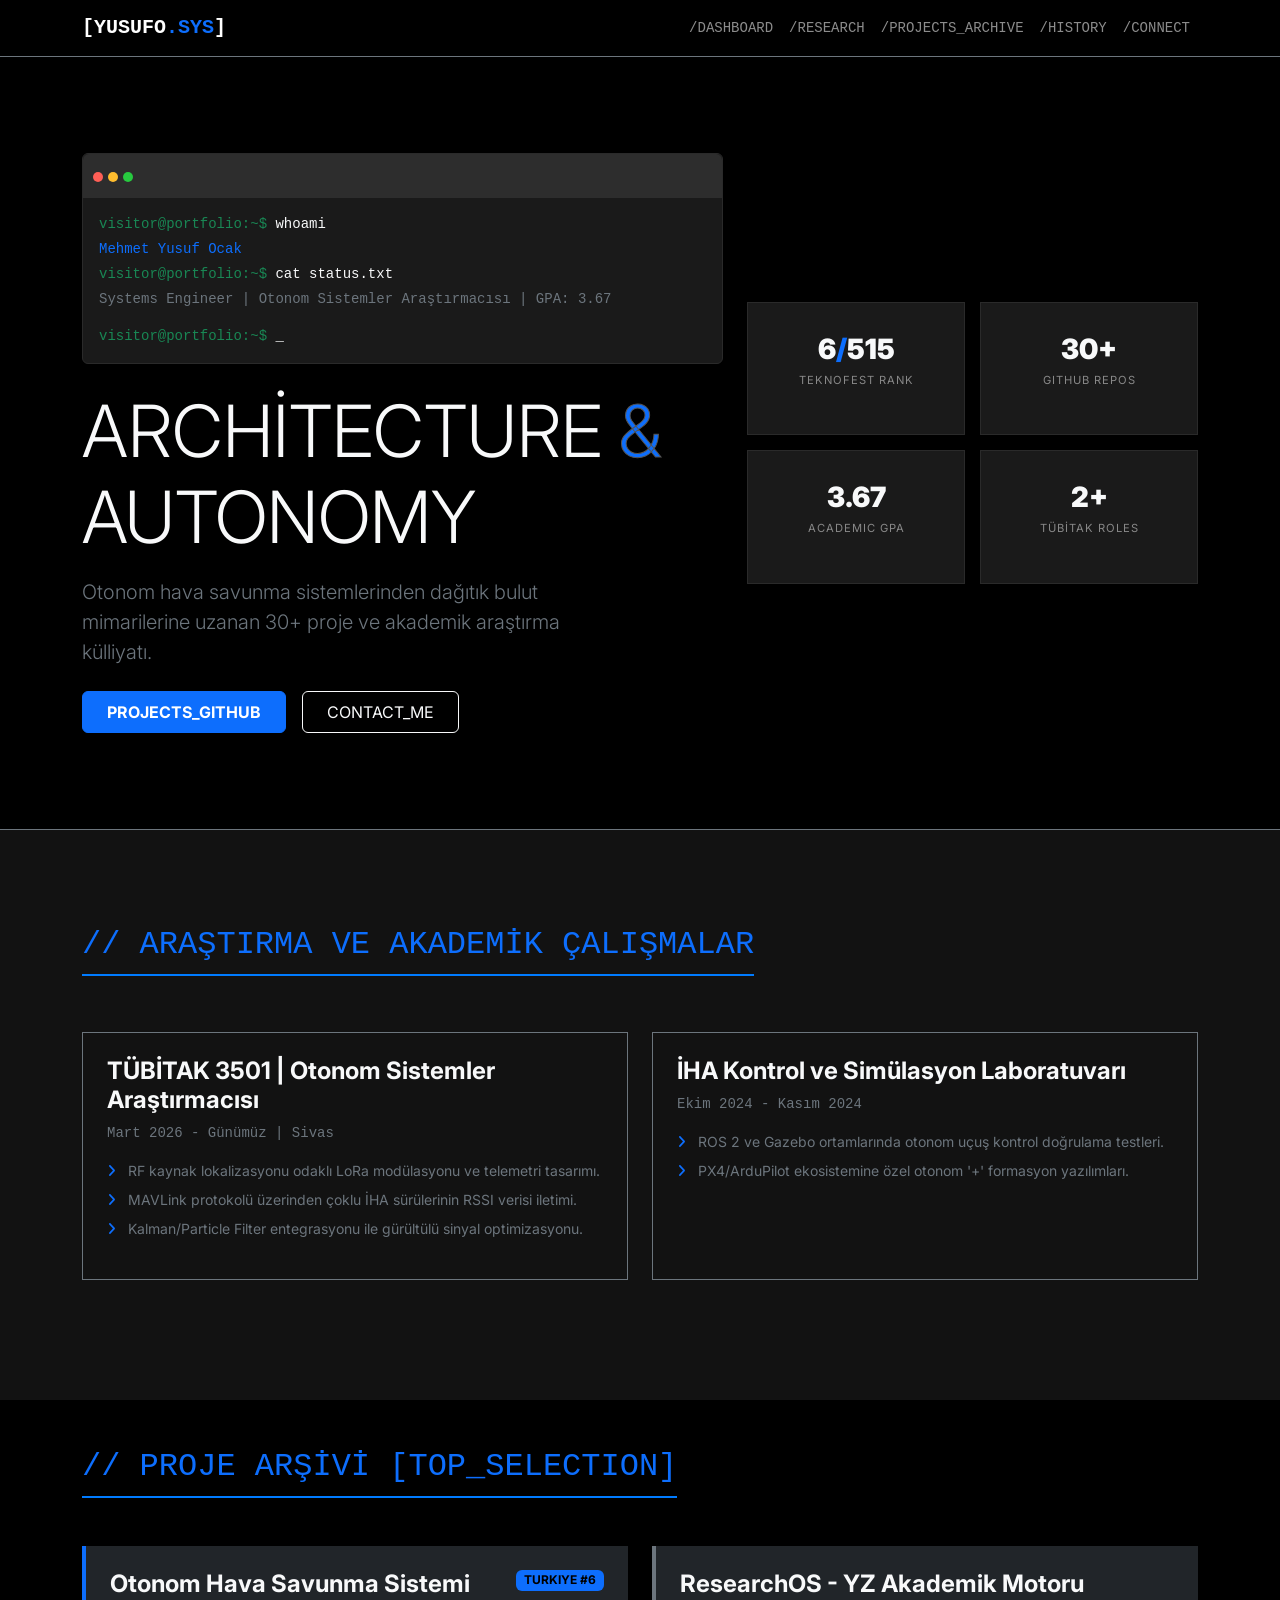
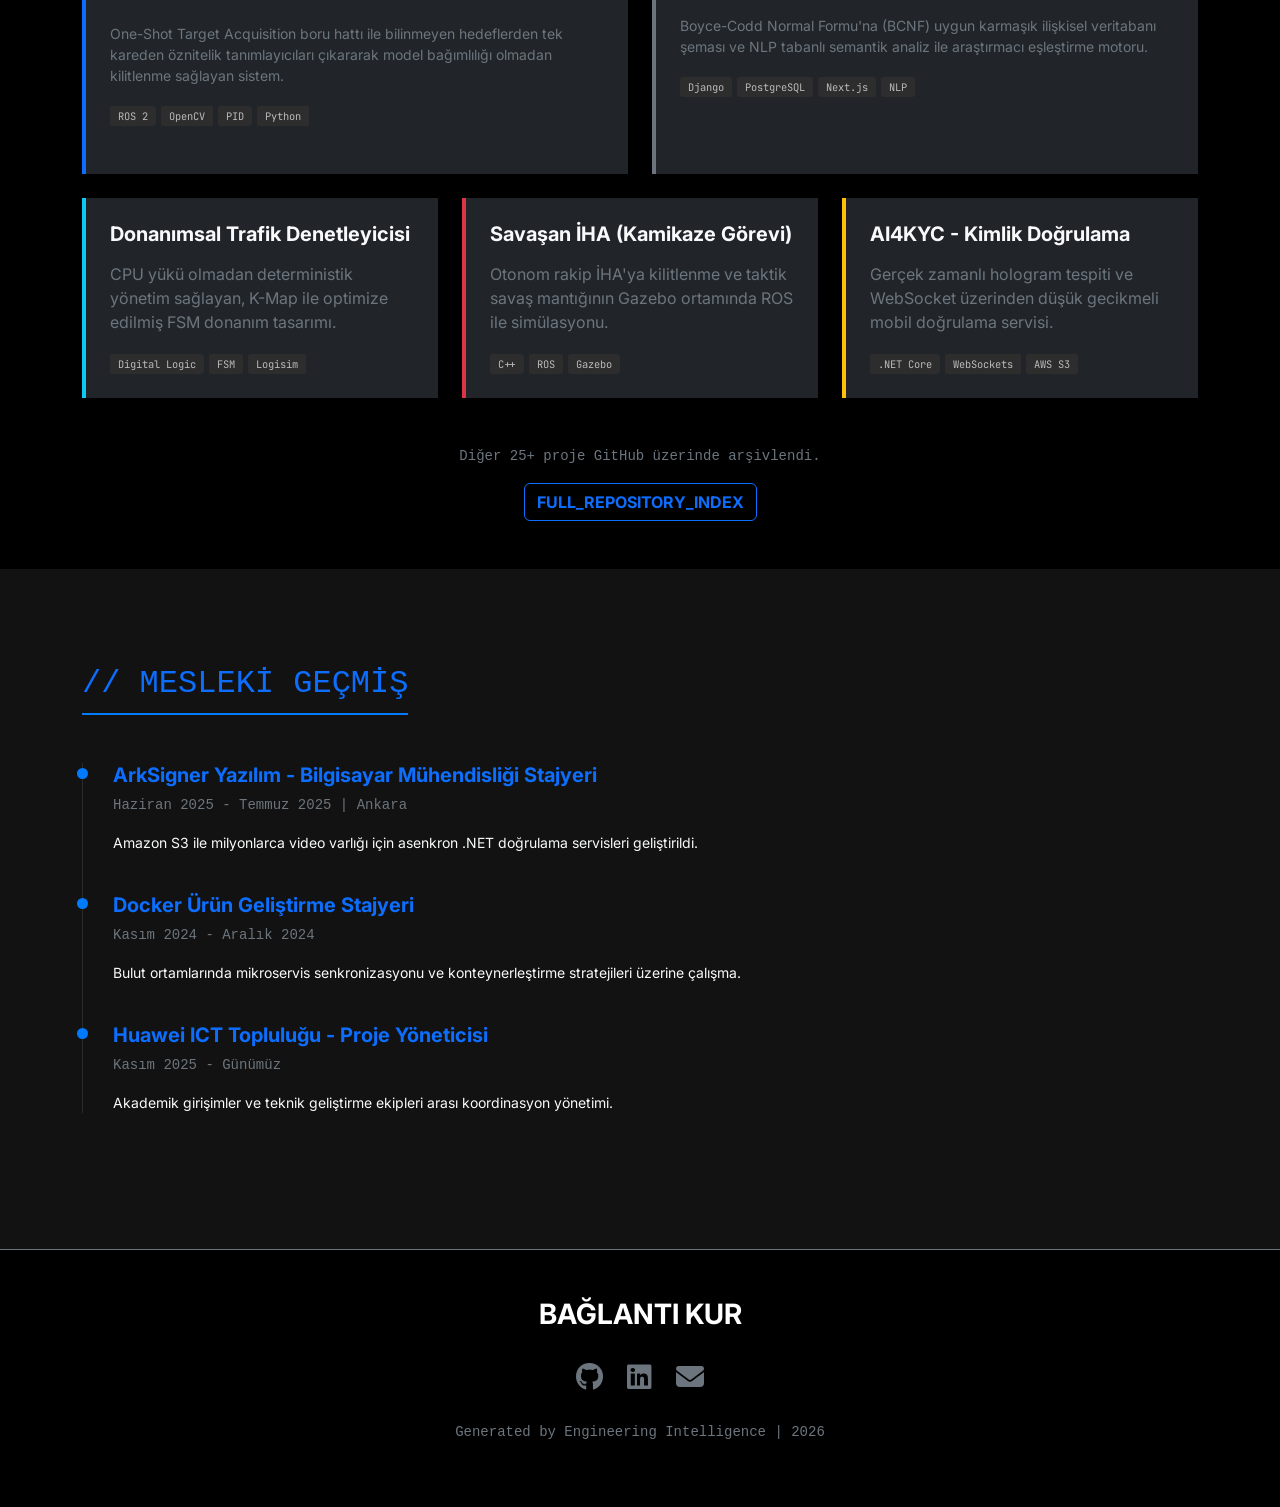
==== index.html @ 132b212d "ilk düzgün" ====
<!DOCTYPE html>
<html lang="tr">
<head>
    <meta charset="UTF-8">
    <meta name="viewport" content="width=device-width, initial-scale=1.0">
    <title>Mehmet Yusuf Ocak | Senior Systems Engineer & Researcher</title>
    <link href="https://cdn.jsdelivr.net/npm/bootstrap@5.3.0/dist/css/bootstrap.min.css" rel="stylesheet">
    <link rel="stylesheet" href="https://cdnjs.cloudflare.com/ajax/libs/font-awesome/6.4.0/css/all.min.css">
    <link rel="stylesheet" href="https://cdnjs.cloudflare.com/ajax/libs/animate.css/4.1.1/animate.min.css"/>
    <link rel="stylesheet" href="style.css">
</head>
<body class="bg-black text-light">

<nav class="navbar navbar-expand-lg navbar-dark border-bottom border-secondary sticky-top bg-black-transparent blur">
    <div class="container">
        <a class="navbar-brand fw-bold font-monospace" href="#">[YUSUFO<span class="text-primary">.SYS</span>]</a>
        <button class="navbar-toggler" type="button" data-bs-toggle="collapse" data-bs-target="#navbarNav">
            <span class="navbar-toggler-icon"></span>
        </button>
        <div class="collapse navbar-collapse" id="navbarNav">
            <ul class="navbar-nav ms-auto font-monospace small">
                <li class="nav-item"><a class="nav-link" href="#dashboard">/DASHBOARD</a></li>
                <li class="nav-item"><a class="nav-link" href="#research">/RESEARCH</a></li>
                <li class="nav-item"><a class="nav-link" href="#projects">/PROJECTS_ARCHIVE</a></li>
                <li class="nav-item"><a class="nav-link" href="#experience">/HISTORY</a></li>
                <li class="nav-item"><a class="nav-link" href="#contact">/CONNECT</a></li>
            </ul>
        </div>
    </div>
</nav>

<section class="hero-terminal py-5 border-bottom border-secondary">
    <div class="container py-5">
        <div class="row align-items-center">
            <div class="col-lg-7 animate__animated animate__fadeInLeft">
                <div class="terminal-window mb-4">
                    <div class="terminal-header"><span class="dot red"></span><span class="dot yellow"></span><span class="dot green"></span></div>
                    <div class="terminal-body font-monospace p-3 small">
                        <p class="mb-1"><span class="text-success">visitor@portfolio:~$</span> whoami</p>
                        <p class="text-primary mb-1">Mehmet Yusuf Ocak</p>
                        <p class="mb-1"><span class="text-success">visitor@portfolio:~$</span> cat status.txt</p>
                        <p class="text-secondary">Systems Engineer | Otonom Sistemler Araştırmacısı | GPA: 3.67</p>
                        <p class="mb-0"><span class="text-success">visitor@portfolio:~$</span> <span class="cursor">_</span></p>
                    </div>
                </div>
                <h1 class="display-2 fw-black mb-3 text-uppercase">Architecture <span class="text-outline text-primary">&</span> Autonomy</h1>
                <p class="lead text-secondary mb-4 col-md-10">Otonom hava savunma sistemlerinden dağıtık bulut mimarilerine uzanan 30+ proje ve akademik araştırma külliyatı.</p>
                <div class="d-flex gap-3">
                    <a href="https://github.com/YusufOck" target="_blank" class="btn btn-primary px-4 py-2 fw-bold">PROJECTS_GITHUB</a>
                    <a href="mailto:yusuf.ock2611@gmail.com" class="btn btn-outline-light px-4 py-2">CONTACT_ME</a>
                </div>
            </div>
            <div class="col-lg-5 d-none d-lg-block animate__animated animate__fadeInRight">
                <div class="metric-grid">
                    <div class="metric-card"><h3>6<span class="text-primary">/</span>515</h3><p>TEKNOFEST RANK</p></div>
                    <div class="metric-card"><h3>30+</h3><p>GITHUB REPOS</p></div>
                    <div class="metric-card"><h3>3.67</h3><p>ACADEMIC GPA</p></div>
                    <div class="metric-card"><h3>2+</h3><p>TÜBİTAK ROLES</p></div>
                </div>
            </div>
        </div>
    </div>
</section>

<section id="research" class="py-5 bg-darker">
    <div class="container py-5">
        <div class="row">
            <div class="col-12 mb-5">
                <h2 class="section-heading font-monospace text-primary">// ARAŞTIRMA VE AKADEMİK ÇALIŞMALAR</h2>
            </div>
            <div class="col-md-6 mb-4">
                <div class="research-box p-4 border border-secondary h-100 position-relative overflow-hidden">
                    <div class="accent-line"></div>
                    <h4 class="fw-bold mb-2">TÜBİTAK 3501 | Otonom Sistemler Araştırmacısı</h4>
                    <p class="text-secondary small font-monospace mb-3">Mart 2026 - Günümüz | Sivas</p>
                    <ul class="list-unstyled text-secondary small">
                        <li class="mb-2"><i class="fas fa-angle-right text-primary me-2"></i> RF kaynak lokalizasyonu odaklı LoRa modülasyonu ve telemetri tasarımı.</li>
                        <li class="mb-2"><i class="fas fa-angle-right text-primary me-2"></i> MAVLink protokolü üzerinden çoklu İHA sürülerinin RSSI verisi iletimi.</li>
                        <li><i class="fas fa-angle-right text-primary me-2"></i> Kalman/Particle Filter entegrasyonu ile gürültülü sinyal optimizasyonu.</li>
                    </ul>
                </div>
            </div>
            <div class="col-md-6 mb-4">
                <div class="research-box p-4 border border-secondary h-100">
                    <h4 class="fw-bold mb-2">İHA Kontrol ve Simülasyon Laboratuvarı</h4>
                    <p class="text-secondary small font-monospace mb-3">Ekim 2024 - Kasım 2024</p>
                    <ul class="list-unstyled text-secondary small">
                        <li class="mb-2"><i class="fas fa-angle-right text-primary me-2"></i> ROS 2 ve Gazebo ortamlarında otonom uçuş kontrol doğrulama testleri.</li>
                        <li class="mb-2"><i class="fas fa-angle-right text-primary me-2"></i> PX4/ArduPilot ekosistemine özel otonom '+' formasyon yazılımları.</li>
                    </ul>
                </div>
            </div>
        </div>
    </div>
</section>

<section id="projects" class="py-5">
    <div class="container">
        <h2 class="section-heading font-monospace text-primary mb-5">// PROJE ARŞİVİ [TOP_SELECTION]</h2>
        <div class="row g-4">
            <div class="col-lg-6">
                <div class="project-item p-4 bg-dark h-100 border-start border-primary border-4">
                    <div class="d-flex justify-content-between align-items-start mb-3">
                        <h3 class="h4 fw-bold">Otonom Hava Savunma Sistemi</h3>
                        <span class="badge bg-primary text-black fw-bold">TURKIYE #6</span>
                    </div>
                    <p class="text-secondary small mb-3">One-Shot Target Acquisition boru hattı ile bilinmeyen hedeflerden tek kareden öznitelik tanımlayıcıları çıkararak model bağımlılığı olmadan kilitlenme sağlayan sistem.</p>
                    <div class="tech-stack mb-4">
                        <span class="tech-tag">ROS 2</span><span class="tech-tag">OpenCV</span><span class="tech-tag">PID</span><span class="tech-tag">Python</span>
                    </div>
                </div>
            </div>
            <div class="col-lg-6">
                <div class="project-item p-4 bg-dark h-100 border-start border-secondary border-4">
                    <h3 class="h4 fw-bold mb-3">ResearchOS - YZ Akademik Motoru</h3>
                    <p class="text-secondary small mb-3">Boyce-Codd Normal Formu'na (BCNF) uygun karmaşık ilişkisel veritabanı şeması ve NLP tabanlı semantik analiz ile araştırmacı eşleştirme motoru.</p>
                    <div class="tech-stack mb-4">
                        <span class="tech-tag">Django</span><span class="tech-tag">PostgreSQL</span><span class="tech-tag">Next.js</span><span class="tech-tag">NLP</span>
                    </div>
                </div>
            </div>
            <div class="col-lg-4">
                <div class="project-item p-4 bg-dark h-100 border-start border-info border-4">
                    <h5 class="fw-bold mb-3">Donanımsal Trafik Denetleyicisi</h5>
                    <p class="text-secondary smaller mb-3">CPU yükü olmadan deterministik yönetim sağlayan, K-Map ile optimize edilmiş FSM donanım tasarımı.</p>
                    <div class="tech-stack">
                        <span class="tech-tag">Digital Logic</span><span class="tech-tag">FSM</span><span class="tech-tag">Logisim</span>
                    </div>
                </div>
            </div>
            <div class="col-lg-4">
                <div class="project-item p-4 bg-dark h-100 border-start border-danger border-4">
                    <h5 class="fw-bold mb-3">Savaşan İHA (Kamikaze Görevi)</h5>
                    <p class="text-secondary smaller mb-3">Otonom rakip İHA'ya kilitlenme ve taktik savaş mantığının Gazebo ortamında ROS ile simülasyonu.</p>
                    <div class="tech-stack">
                        <span class="tech-tag">C++</span><span class="tech-tag">ROS</span><span class="tech-tag">Gazebo</span>
                    </div>
                </div>
            </div>
            <div class="col-lg-4">
                <div class="project-item p-4 bg-dark h-100 border-start border-warning border-4">
                    <h5 class="fw-bold mb-3">AI4KYC - Kimlik Doğrulama</h5>
                    <p class="text-secondary smaller mb-3">Gerçek zamanlı hologram tespiti ve WebSocket üzerinden düşük gecikmeli mobil doğrulama servisi.</p>
                    <div class="tech-stack">
                        <span class="tech-tag">.NET Core</span><span class="tech-tag">WebSockets</span><span class="tech-tag">AWS S3</span>
                    </div>
                </div>
            </div>
        </div>
        <div class="text-center mt-5">
            <p class="text-secondary small font-monospace">Diğer 25+ proje GitHub üzerinde arşivlendi.</p>
            <a href="https://github.com/YusufOck?tab=repositories" target="_blank" class="btn btn-outline-primary fw-bold">FULL_REPOSITORY_INDEX</a>
        </div>
    </div>
</section>

<section id="experience" class="py-5 bg-darker">
    <div class="container py-5">
        <h2 class="section-heading font-monospace text-primary mb-5">// MESLEKİ GEÇMİŞ</h2>
        <div class="timeline">
            <div class="timeline-item">
                <div class="timeline-content">
                    <h5 class="text-primary fw-bold">ArkSigner Yazılım - Bilgisayar Mühendisliği Stajyeri</h5>
                    <p class="small text-secondary font-monospace">Haziran 2025 - Temmuz 2025 | Ankara</p>
                    <p class="small">Amazon S3 ile milyonlarca video varlığı için asenkron .NET doğrulama servisleri geliştirildi.</p>
                </div>
            </div>
            <div class="timeline-item">
                <div class="timeline-content">
                    <h5 class="text-primary fw-bold">Docker Ürün Geliştirme Stajyeri</h5>
                    <p class="small text-secondary font-monospace">Kasım 2024 - Aralık 2024</p>
                    <p class="small">Bulut ortamlarında mikroservis senkronizasyonu ve konteynerleştirme stratejileri üzerine çalışma.</p>
                </div>
            </div>
            <div class="timeline-item">
                <div class="timeline-content">
                    <h5 class="text-primary fw-bold">Huawei ICT Topluluğu - Proje Yöneticisi</h5>
                    <p class="small text-secondary font-monospace">Kasım 2025 - Günümüz</p>
                    <p class="small">Akademik girişimler ve teknik geliştirme ekipleri arası koordinasyon yönetimi.</p>
                </div>
            </div>
        </div>
    </div>
</section>

<footer id="contact" class="py-5 border-top border-secondary bg-black">
    <div class="container text-center">
        <h3 class="fw-bold text-white mb-4">BAĞLANTI KUR</h3>
        <div class="d-flex justify-content-center gap-4 fs-3 mb-4">
            <a href="https://github.com/YusufOck" class="text-secondary hover-primary"><i class="fab fa-github"></i></a>
            <a href="https://linkedin.com/in/yusufock" class="text-secondary hover-primary"><i class="fab fa-linkedin"></i></a>
            <a href="mailto:yusuf.ock2611@gmail.com" class="text-secondary hover-primary"><i class="fas fa-envelope"></i></a>
        </div>
        <p class="text-secondary small font-monospace">Generated by Engineering Intelligence | 2026</p>
    </div>
</footer>

<script src="https://cdn.jsdelivr.net/npm/bootstrap@5.3.0/dist/js/bootstrap.bundle.min.js"></script>
</body>
</html>
---- style.css ----
@import url('https://fonts.googleapis.com/css2?family=Inter:wght@400;700;900&family=JetBrains+Mono:wght@400;700&display=swap');

:root {
    --primary: #007bff;
    --bg-dark: #121212;
    --bg-black: #080808;
    --border-color: #2a2a2a;
}

body {
    font-family: 'Inter', sans-serif;
    background-color: var(--bg-black);
    color: #e0e0e0;
    scroll-behavior: smooth;
}

.font-monospace { font-family: 'JetBrains Mono', monospace; }

.bg-darker { background-color: var(--bg-dark); }
.blur { backdrop-filter: blur(10px); -webkit-backdrop-filter: blur(10px); }

/* Hero Terminal */
.terminal-window {
    background: #1a1a1a;
    border-radius: 6px;
    border: 1px solid var(--border-color);
    box-shadow: 0 10px 30px rgba(0,0,0,0.5);
}
.terminal-header {
    background: #2d2d2d;
    padding: 10px;
    border-top-left-radius: 6px;
    border-top-right-radius: 6px;
}
.dot { height: 10px; width: 10px; border-radius: 50%; display: inline-block; margin-right: 5px; }
.red { background: #ff5f56; }
.yellow { background: #ffbd2e; }
.green { background: #27c93f; }

.cursor { animation: blink 1s infinite; }
@keyframes blink { 50% { opacity: 0; } }

/* Metric Cards */
.metric-grid {
    display: grid;
    grid-template-columns: repeat(2, 1fr);
    gap: 15px;
}
.metric-card {
    background: #1a1a1a;
    padding: 30px;
    text-align: center;
    border: 1px solid var(--border-color);
    transition: 0.3s;
}
.metric-card:hover { border-color: var(--primary); transform: translateY(-5px); }
.metric-card h3 { font-weight: 900; margin-bottom: 5px; }
.metric-card p { font-size: 0.7rem; color: #888; letter-spacing: 1px; }

/* Project Items */
.project-item {
    transition: 0.4s cubic-bezier(0.165, 0.84, 0.44, 1);
    cursor: pointer;
}
.project-item:hover {
    background: #1e1e1e !important;
    transform: scale(1.02);
    box-shadow: 0 15px 30px rgba(0,0,0,0.4);
}
.tech-tag {
    font-size: 0.65rem;
    font-family: 'JetBrains Mono';
    background: #2d2d2d;
    padding: 3px 8px;
    margin-right: 5px;
    border-radius: 3px;
    color: #bbb;
}

/* Timeline */
.timeline { position: relative; padding-left: 30px; border-left: 1px solid var(--border-color); }
.timeline-item { margin-bottom: 40px; position: relative; }
.timeline-item::before {
    content: '';
    position: absolute;
    left: -36px;
    top: 5px;
    width: 11px;
    height: 11px;
    background: var(--primary);
    border-radius: 50%;
}

.section-heading {
    display: inline-block;
    border-bottom: 2px solid var(--primary);
    padding-bottom: 10px;
}

.text-outline { -webkit-text-stroke: 1px #555; color: transparent; }
.hover-primary:hover { color: var(--primary) !important; transition: 0.3s; }
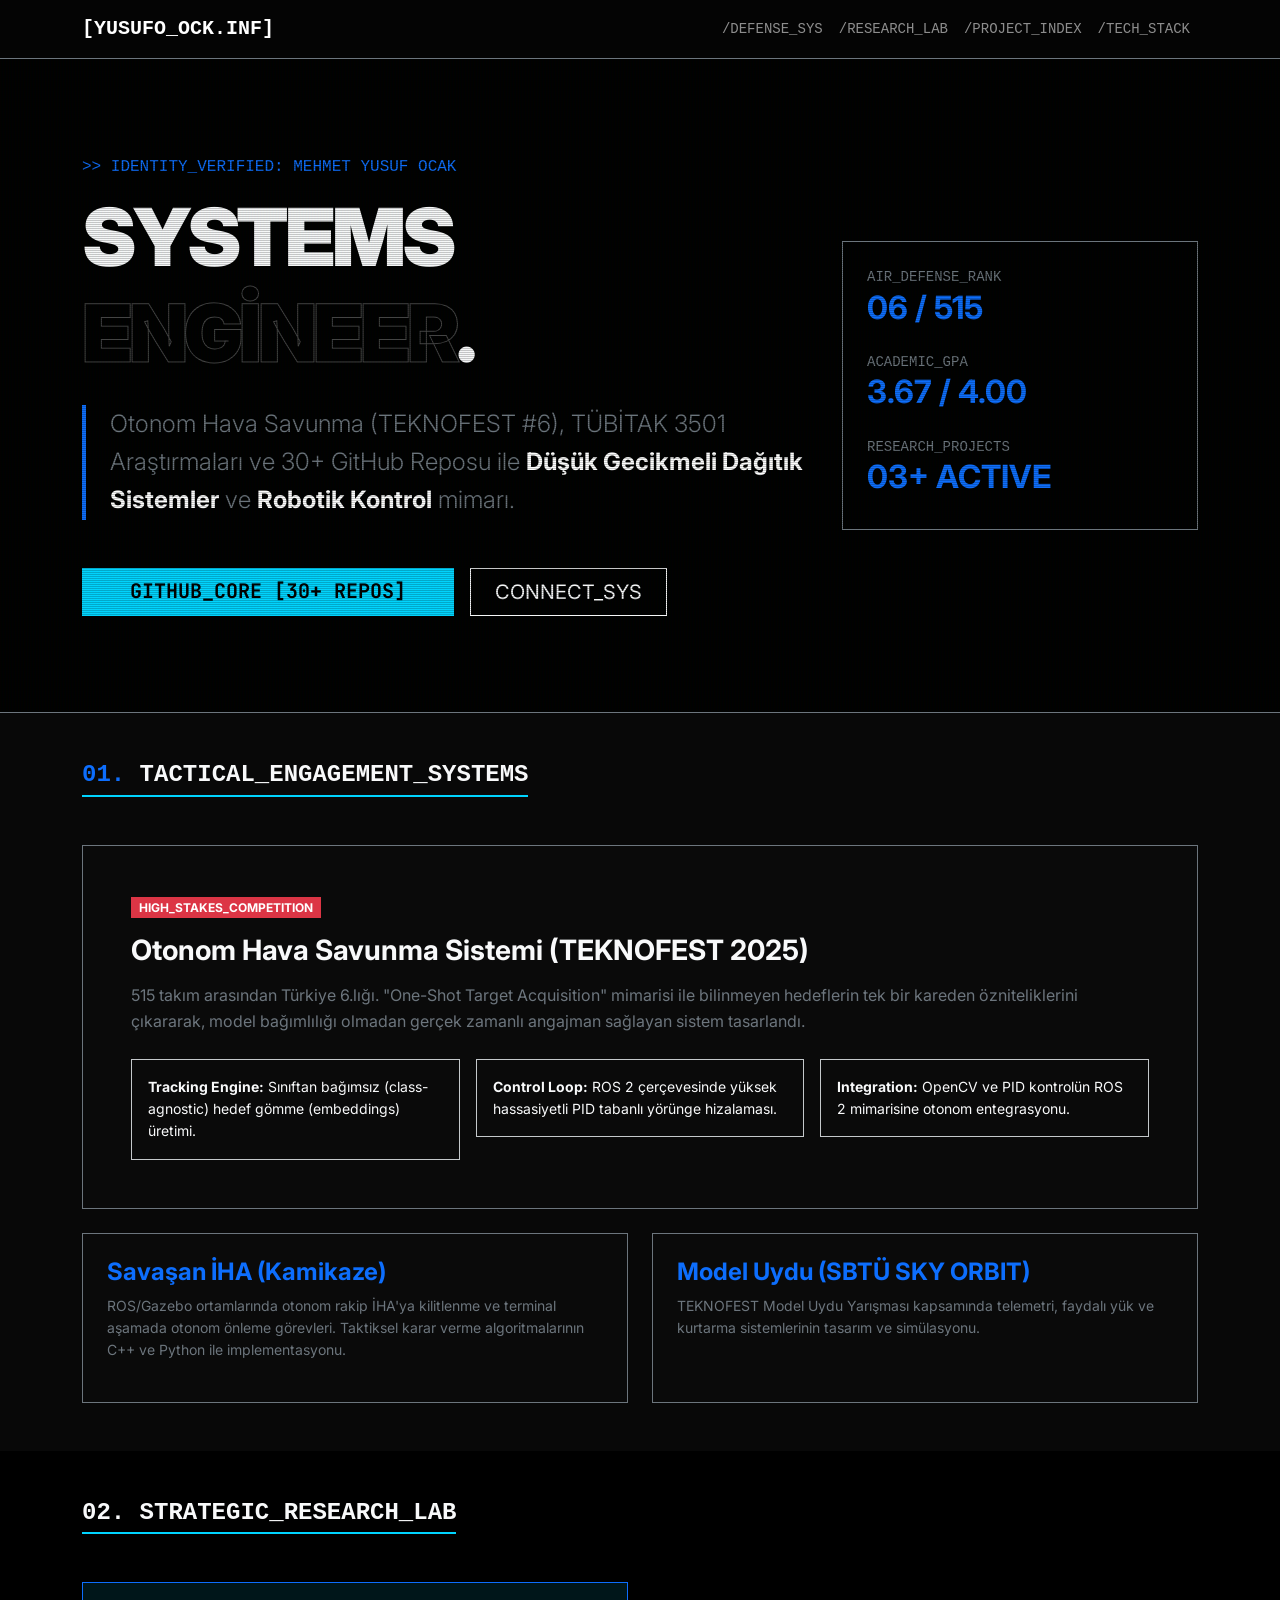
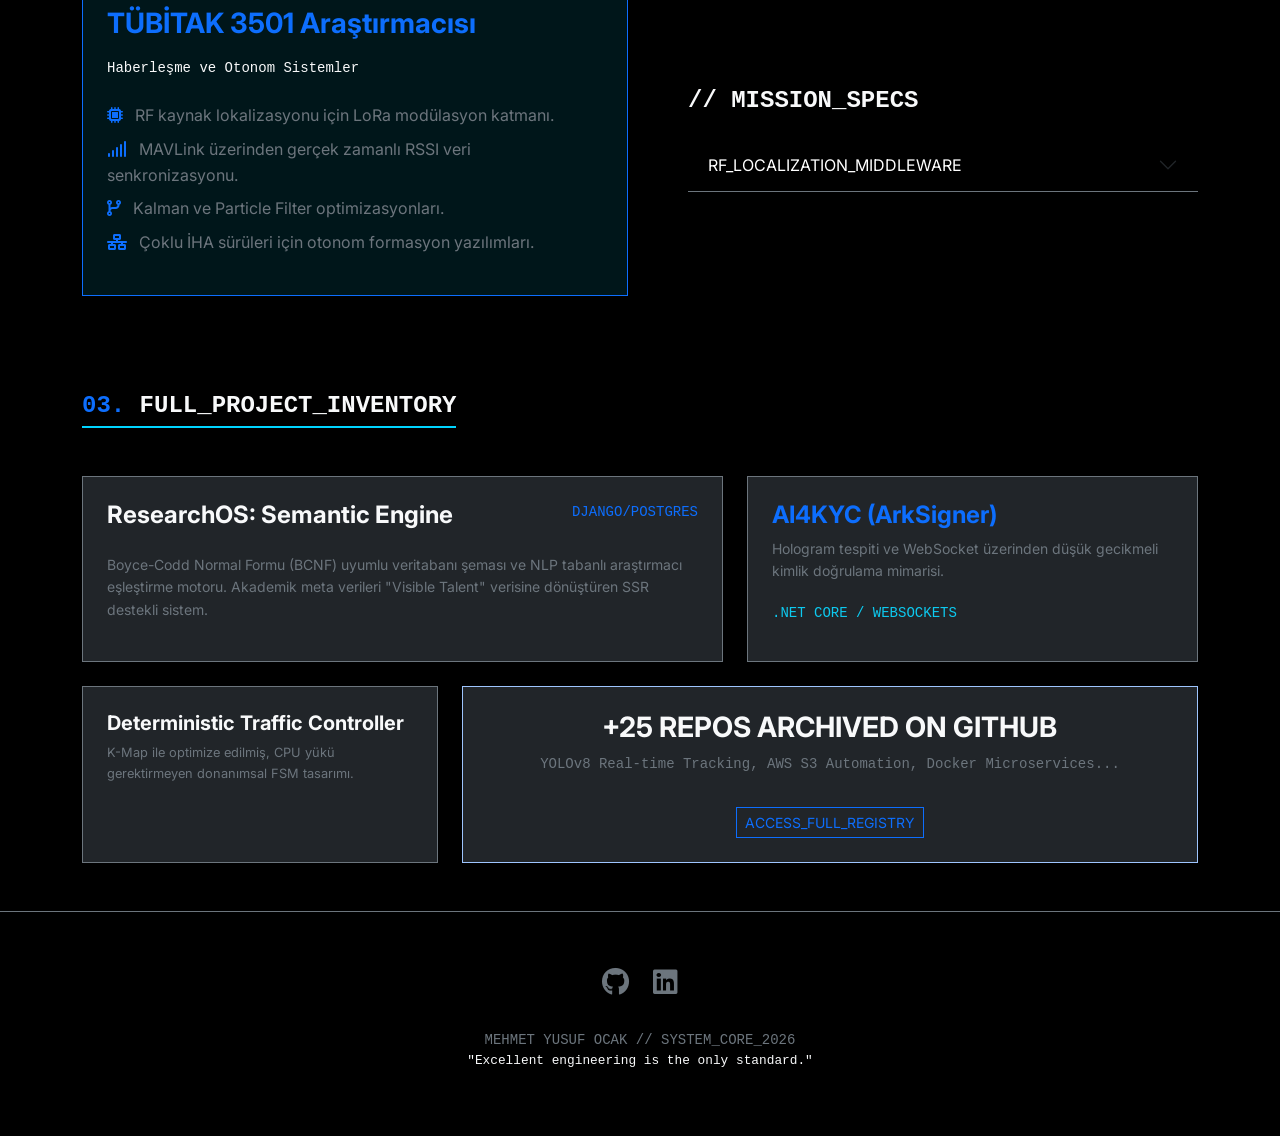
==== commit dbfa48f3: "nihai Portfolyo_nihai.html" ====
--- a/index.html
+++ b/index.html
@@ -3,91 +3,137 @@
 <head>
     <meta charset="UTF-8">
     <meta name="viewport" content="width=device-width, initial-scale=1.0">
-    <title>Mehmet Yusuf Ocak | Senior Systems Engineer & Researcher</title>
+    <title>Mehmet Yusuf Ocak | Systems Engineer & Defense Researcher</title>
     <link href="https://cdn.jsdelivr.net/npm/bootstrap@5.3.0/dist/css/bootstrap.min.css" rel="stylesheet">
     <link rel="stylesheet" href="https://cdnjs.cloudflare.com/ajax/libs/font-awesome/6.4.0/css/all.min.css">
-    <link rel="stylesheet" href="https://cdnjs.cloudflare.com/ajax/libs/animate.css/4.1.1/animate.min.css"/>
+    <link href="https://fonts.googleapis.com/css2?family=JetBrains+Mono:wght@400;700&family=Inter:wght@400;700;900&display=swap" rel="stylesheet">
     <link rel="stylesheet" href="style.css">
 </head>
 <body class="bg-black text-light">
 
-<nav class="navbar navbar-expand-lg navbar-dark border-bottom border-secondary sticky-top bg-black-transparent blur">
+<nav class="navbar navbar-expand-lg navbar-dark border-bottom border-secondary sticky-top bg-black-90">
     <div class="container">
-        <a class="navbar-brand fw-bold font-monospace" href="#">[YUSUFO<span class="text-primary">.SYS</span>]</a>
-        <button class="navbar-toggler" type="button" data-bs-toggle="collapse" data-bs-target="#navbarNav">
-            <span class="navbar-toggler-icon"></span>
-        </button>
+        <a class="navbar-brand fw-bold font-monospace" href="#">[YUSUFO_OCK.INF]</a>
         <div class="collapse navbar-collapse" id="navbarNav">
             <ul class="navbar-nav ms-auto font-monospace small">
-                <li class="nav-item"><a class="nav-link" href="#dashboard">/DASHBOARD</a></li>
-                <li class="nav-item"><a class="nav-link" href="#research">/RESEARCH</a></li>
-                <li class="nav-item"><a class="nav-link" href="#projects">/PROJECTS_ARCHIVE</a></li>
-                <li class="nav-item"><a class="nav-link" href="#experience">/HISTORY</a></li>
-                <li class="nav-item"><a class="nav-link" href="#contact">/CONNECT</a></li>
+                <li class="nav-item"><a class="nav-link" href="#defense">/DEFENSE_SYS</a></li>
+                <li class="nav-item"><a class="nav-link" href="#research">/RESEARCH_LAB</a></li>
+                <li class="nav-item"><a class="nav-link" href="#projects">/PROJECT_INDEX</a></li>
+                <li class="nav-item"><a class="nav-link" href="#stack">/TECH_STACK</a></li>
             </ul>
         </div>
     </div>
 </nav>
 
-<section class="hero-terminal py-5 border-bottom border-secondary">
+<header class="hero py-5 border-bottom border-secondary position-relative overflow-hidden">
+    <div class="scanline"></div>
     <div class="container py-5">
         <div class="row align-items-center">
-            <div class="col-lg-7 animate__animated animate__fadeInLeft">
-                <div class="terminal-window mb-4">
-                    <div class="terminal-header"><span class="dot red"></span><span class="dot yellow"></span><span class="dot green"></span></div>
-                    <div class="terminal-body font-monospace p-3 small">
-                        <p class="mb-1"><span class="text-success">visitor@portfolio:~$</span> whoami</p>
-                        <p class="text-primary mb-1">Mehmet Yusuf Ocak</p>
-                        <p class="mb-1"><span class="text-success">visitor@portfolio:~$</span> cat status.txt</p>
-                        <p class="text-secondary">Systems Engineer | Otonom Sistemler Araştırmacısı | GPA: 3.67</p>
-                        <p class="mb-0"><span class="text-success">visitor@portfolio:~$</span> <span class="cursor">_</span></p>
+            <div class="col-lg-8">
+                <div class="font-monospace text-primary mb-2">>> IDENTITY_VERIFIED: MEHMET YUSUF OCAK</div>
+                <h1 class="display-1 fw-black tracking-tighter mb-4 text-uppercase">Systems <span class="text-outline">Engineer</span>.</h1>
+                <p class="lead text-secondary fs-4 border-start border-primary border-4 ps-4 mb-5">
+                    Otonom Hava Savunma (TEKNOFEST #6), TÜBİTAK 3501 Araştırmaları ve 30+ GitHub Reposu ile 
+                    <span class="text-white fw-bold">Düşük Gecikmeli Dağıtık Sistemler</span> ve <span class="text-white fw-bold">Robotik Kontrol</span> mimarı.
+                </p>
+                <div class="d-flex gap-3">
+                    <a href="https://github.com/YusufOck" class="btn btn-primary btn-lg rounded-0 px-5">GITHUB_CORE [30+ REPOS]</a>
+                    <a href="mailto:yusuf.ock2611@gmail.com" class="btn btn-outline-light btn-lg rounded-0 px-4">CONNECT_SYS</a>
+                </div>
+            </div>
+            <div class="col-lg-4 d-none d-lg-block">
+                <div class="stats-panel p-4 border border-secondary bg-dark-transparent">
+                    <div class="stat-item mb-4">
+                        <div class="small font-monospace text-secondary">AIR_DEFENSE_RANK</div>
+                        <div class="h2 fw-bold text-primary">06 / 515</div>
+                    </div>
+                    <div class="stat-item mb-4">
+                        <div class="small font-monospace text-secondary">ACADEMIC_GPA</div>
+                        <div class="h2 fw-bold text-primary">3.67 / 4.00</div>
+                    </div>
+                    <div class="stat-item">
+                        <div class="small font-monospace text-secondary">RESEARCH_PROJECTS</div>
+                        <div class="h2 fw-bold text-primary">03+ ACTIVE</div>
                     </div>
                 </div>
-                <h1 class="display-2 fw-black mb-3 text-uppercase">Architecture <span class="text-outline text-primary">&</span> Autonomy</h1>
-                <p class="lead text-secondary mb-4 col-md-10">Otonom hava savunma sistemlerinden dağıtık bulut mimarilerine uzanan 30+ proje ve akademik araştırma külliyatı.</p>
-                <div class="d-flex gap-3">
-                    <a href="https://github.com/YusufOck" target="_blank" class="btn btn-primary px-4 py-2 fw-bold">PROJECTS_GITHUB</a>
-                    <a href="mailto:yusuf.ock2611@gmail.com" class="btn btn-outline-light px-4 py-2">CONTACT_ME</a>
+            </div>
+        </div>
+    </div>
+</header>
+
+<section id="defense" class="py-5 bg-darker">
+    <div class="container">
+        <h2 class="section-title mb-5 font-monospace"><span class="text-primary">01.</span> TACTICAL_ENGAGEMENT_SYSTEMS</h2>
+        <div class="row g-4">
+            <div class="col-12">
+                <div class="defense-card p-5 border border-secondary position-relative">
+                    <div class="badge bg-danger rounded-0 mb-3">HIGH_STAKES_COMPETITION</div>
+                    <h3 class="fw-bold mb-3">Otonom Hava Savunma Sistemi (TEKNOFEST 2025)</h3>
+                    <p class="text-secondary mb-4">515 takım arasından Türkiye 6.lığı. "One-Shot Target Acquisition" mimarisi ile bilinmeyen hedeflerin tek bir kareden özniteliklerini çıkararak, model bağımlılığı olmadan gerçek zamanlı angajman sağlayan sistem tasarlandı.</p>
+                    <div class="row g-3">
+                        <div class="col-md-4">
+                            <div class="tech-box p-3 border border-secondary-subtle small">
+                                <strong>Tracking Engine:</strong> Sınıftan bağımsız (class-agnostic) hedef gömme (embeddings) üretimi.
+                            </div>
+                        </div>
+                        <div class="col-md-4">
+                            <div class="tech-box p-3 border border-secondary-subtle small">
+                                <strong>Control Loop:</strong> ROS 2 çerçevesinde yüksek hassasiyetli PID tabanlı yörünge hizalaması.
+                            </div>
+                        </div>
+                        <div class="col-md-4">
+                            <div class="tech-box p-3 border border-secondary-subtle small">
+                                <strong>Integration:</strong> OpenCV ve PID kontrolün ROS 2 mimarisine otonom entegrasyonu.
+                            </div>
+                        </div>
+                    </div>
                 </div>
             </div>
-            <div class="col-lg-5 d-none d-lg-block animate__animated animate__fadeInRight">
-                <div class="metric-grid">
-                    <div class="metric-card"><h3>6<span class="text-primary">/</span>515</h3><p>TEKNOFEST RANK</p></div>
-                    <div class="metric-card"><h3>30+</h3><p>GITHUB REPOS</p></div>
-                    <div class="metric-card"><h3>3.67</h3><p>ACADEMIC GPA</p></div>
-                    <div class="metric-card"><h3>2+</h3><p>TÜBİTAK ROLES</p></div>
+            <div class="col-md-6">
+                <div class="defense-card p-4 border border-secondary h-100">
+                    <h4 class="fw-bold text-primary">Savaşan İHA (Kamikaze)</h4>
+                    <p class="small text-secondary">ROS/Gazebo ortamlarında otonom rakip İHA'ya kilitlenme ve terminal aşamada otonom önleme görevleri. Taktiksel karar verme algoritmalarının C++ ve Python ile implementasyonu.</p>
+                </div>
+            </div>
+            <div class="col-md-6">
+                <div class="defense-card p-4 border border-secondary h-100">
+                    <h4 class="fw-bold text-primary">Model Uydu (SBTÜ SKY ORBIT)</h4>
+                    <p class="small text-secondary">TEKNOFEST Model Uydu Yarışması kapsamında telemetri, faydalı yük ve kurtarma sistemlerinin tasarım ve simülasyonu.</p>
                 </div>
             </div>
         </div>
     </div>
 </section>
 
-<section id="research" class="py-5 bg-darker">
-    <div class="container py-5">
-        <div class="row">
-            <div class="col-12 mb-5">
-                <h2 class="section-heading font-monospace text-primary">// ARAŞTIRMA VE AKADEMİK ÇALIŞMALAR</h2>
-            </div>
-            <div class="col-md-6 mb-4">
-                <div class="research-box p-4 border border-secondary h-100 position-relative overflow-hidden">
-                    <div class="accent-line"></div>
-                    <h4 class="fw-bold mb-2">TÜBİTAK 3501 | Otonom Sistemler Araştırmacısı</h4>
-                    <p class="text-secondary small font-monospace mb-3">Mart 2026 - Günümüz | Sivas</p>
-                    <ul class="list-unstyled text-secondary small">
-                        <li class="mb-2"><i class="fas fa-angle-right text-primary me-2"></i> RF kaynak lokalizasyonu odaklı LoRa modülasyonu ve telemetri tasarımı.</li>
-                        <li class="mb-2"><i class="fas fa-angle-right text-primary me-2"></i> MAVLink protokolü üzerinden çoklu İHA sürülerinin RSSI verisi iletimi.</li>
-                        <li><i class="fas fa-angle-right text-primary me-2"></i> Kalman/Particle Filter entegrasyonu ile gürültülü sinyal optimizasyonu.</li>
+<section id="research" class="py-5 border-y border-secondary">
+    <div class="container">
+        <h2 class="section-title mb-5 font-monospace text-end">02. STRATEGIC_RESEARCH_LAB</h2>
+        <div class="row align-items-center">
+            <div class="col-lg-6 mb-4 mb-lg-0">
+                <div class="research-display p-4 bg-primary-soft border border-primary">
+                    <h3 class="fw-bold mb-3 text-primary">TÜBİTAK 3501 Araştırmacısı</h3>
+                    <p class="font-monospace small">Haberleşme ve Otonom Sistemler</p>
+                    <ul class="list-unstyled text-secondary mt-4">
+                        <li class="mb-2"><i class="fas fa-microchip me-2 text-primary"></i> RF kaynak lokalizasyonu için LoRa modülasyon katmanı.</li>
+                        <li class="mb-2"><i class="fas fa-signal me-2 text-primary"></i> MAVLink üzerinden gerçek zamanlı RSSI veri senkronizasyonu.</li>
+                        <li class="mb-2"><i class="fas fa-code-branch me-2 text-primary"></i> Kalman ve Particle Filter optimizasyonları.</li>
+                        <li><i class="fas fa-network-wired me-2 text-primary"></i> Çoklu İHA sürüleri için otonom formasyon yazılımları.</li>
                     </ul>
                 </div>
             </div>
-            <div class="col-md-6 mb-4">
-                <div class="research-box p-4 border border-secondary h-100">
-                    <h4 class="fw-bold mb-2">İHA Kontrol ve Simülasyon Laboratuvarı</h4>
-                    <p class="text-secondary small font-monospace mb-3">Ekim 2024 - Kasım 2024</p>
-                    <ul class="list-unstyled text-secondary small">
-                        <li class="mb-2"><i class="fas fa-angle-right text-primary me-2"></i> ROS 2 ve Gazebo ortamlarında otonom uçuş kontrol doğrulama testleri.</li>
-                        <li class="mb-2"><i class="fas fa-angle-right text-primary me-2"></i> PX4/ArduPilot ekosistemine özel otonom '+' formasyon yazılımları.</li>
-                    </ul>
+            <div class="col-lg-6 ps-lg-5">
+                <h4 class="fw-bold mb-4 font-monospace">// MISSION_SPECS</h4>
+                <div class="accordion accordion-flush bg-transparent" id="researchAccordion">
+                    <div class="accordion-item bg-transparent border-bottom border-secondary">
+                        <h2 class="accordion-header">
+                            <button class="accordion-button collapsed bg-transparent text-white shadow-none" type="button" data-bs-toggle="collapse" data-bs-target="#spec1">
+                                RF_LOCALIZATION_MIDDLEWARE
+                            </button>
+                        </h2>
+                        <div id="spec1" class="accordion-collapse collapse" data-bs-parent="#researchAccordion">
+                            <div class="accordion-body text-secondary small">Haberleşme hattındaki gecikmeleri minimize eden ara katman yazılımları kurgulanarak, gürültülü sinyallerin filtreleme aşamasına hazırlanması optimize edildi.</div>
+                        </div>
+                    </div>
                 </div>
             </div>
         </div>
@@ -96,102 +142,51 @@
 
 <section id="projects" class="py-5">
     <div class="container">
-        <h2 class="section-heading font-monospace text-primary mb-5">// PROJE ARŞİVİ [TOP_SELECTION]</h2>
+        <h2 class="section-title mb-5 font-monospace"><span class="text-primary">03.</span> FULL_PROJECT_INVENTORY</h2>
         <div class="row g-4">
-            <div class="col-lg-6">
-                <div class="project-item p-4 bg-dark h-100 border-start border-primary border-4">
-                    <div class="d-flex justify-content-between align-items-start mb-3">
-                        <h3 class="h4 fw-bold">Otonom Hava Savunma Sistemi</h3>
-                        <span class="badge bg-primary text-black fw-bold">TURKIYE #6</span>
+            <div class="col-lg-7">
+                <div class="project-bento p-4 border border-secondary bg-dark h-100">
+                    <div class="d-flex justify-content-between mb-3">
+                        <h4 class="fw-bold">ResearchOS: Semantic Engine</h4>
+                        <code class="text-primary">DJANGO/POSTGRES</code>
                     </div>
-                    <p class="text-secondary small mb-3">One-Shot Target Acquisition boru hattı ile bilinmeyen hedeflerden tek kareden öznitelik tanımlayıcıları çıkararak model bağımlılığı olmadan kilitlenme sağlayan sistem.</p>
-                    <div class="tech-stack mb-4">
-                        <span class="tech-tag">ROS 2</span><span class="tech-tag">OpenCV</span><span class="tech-tag">PID</span><span class="tech-tag">Python</span>
-                    </div>
+                    <p class="text-secondary small">Boyce-Codd Normal Formu (BCNF) uyumlu veritabanı şeması ve NLP tabanlı araştırmacı eşleştirme motoru. Akademik meta verileri "Visible Talent" verisine dönüştüren SSR destekli sistem.</p>
                 </div>
             </div>
-            <div class="col-lg-6">
-                <div class="project-item p-4 bg-dark h-100 border-start border-secondary border-4">
-                    <h3 class="h4 fw-bold mb-3">ResearchOS - YZ Akademik Motoru</h3>
-                    <p class="text-secondary small mb-3">Boyce-Codd Normal Formu'na (BCNF) uygun karmaşık ilişkisel veritabanı şeması ve NLP tabanlı semantik analiz ile araştırmacı eşleştirme motoru.</p>
-                    <div class="tech-stack mb-4">
-                        <span class="tech-tag">Django</span><span class="tech-tag">PostgreSQL</span><span class="tech-tag">Next.js</span><span class="tech-tag">NLP</span>
-                    </div>
+            <div class="col-lg-5">
+                <div class="project-bento p-4 border border-secondary bg-dark h-100">
+                    <h4 class="fw-bold mb-2 text-primary">AI4KYC (ArkSigner)</h4>
+                    <p class="text-secondary small">Hologram tespiti ve WebSocket üzerinden düşük gecikmeli kimlik doğrulama mimarisi.</p>
+                    <code class="text-info small">.NET CORE / WEBSOCKETS</code>
                 </div>
             </div>
             <div class="col-lg-4">
-                <div class="project-item p-4 bg-dark h-100 border-start border-info border-4">
-                    <h5 class="fw-bold mb-3">Donanımsal Trafik Denetleyicisi</h5>
-                    <p class="text-secondary smaller mb-3">CPU yükü olmadan deterministik yönetim sağlayan, K-Map ile optimize edilmiş FSM donanım tasarımı.</p>
-                    <div class="tech-stack">
-                        <span class="tech-tag">Digital Logic</span><span class="tech-tag">FSM</span><span class="tech-tag">Logisim</span>
-                    </div>
+                <div class="project-bento p-4 border border-secondary bg-dark h-100">
+                    <h5 class="fw-bold">Deterministic Traffic Controller</h5>
+                    <p class="text-secondary smaller">K-Map ile optimize edilmiş, CPU yükü gerektirmeyen donanımsal FSM tasarımı.</p>
                 </div>
             </div>
-            <div class="col-lg-4">
-                <div class="project-item p-4 bg-dark h-100 border-start border-danger border-4">
-                    <h5 class="fw-bold mb-3">Savaşan İHA (Kamikaze Görevi)</h5>
-                    <p class="text-secondary smaller mb-3">Otonom rakip İHA'ya kilitlenme ve taktik savaş mantığının Gazebo ortamında ROS ile simülasyonu.</p>
-                    <div class="tech-stack">
-                        <span class="tech-tag">C++</span><span class="tech-tag">ROS</span><span class="tech-tag">Gazebo</span>
+            <div class="col-lg-8">
+                <div class="project-bento p-4 border border-primary-subtle bg-dark h-100 d-flex align-items-center justify-content-center text-center">
+                    <div>
+                        <h3 class="fw-bold">+25 REPOS ARCHIVED ON GITHUB</h3>
+                        <p class="text-secondary small font-monospace">YOLOv8 Real-time Tracking, AWS S3 Automation, Docker Microservices...</p>
+                        <a href="https://github.com/YusufOck?tab=repositories" class="btn btn-outline-primary btn-sm rounded-0 mt-3">ACCESS_FULL_REGISTRY</a>
                     </div>
-                </div>
-            </div>
-            <div class="col-lg-4">
-                <div class="project-item p-4 bg-dark h-100 border-start border-warning border-4">
-                    <h5 class="fw-bold mb-3">AI4KYC - Kimlik Doğrulama</h5>
-                    <p class="text-secondary smaller mb-3">Gerçek zamanlı hologram tespiti ve WebSocket üzerinden düşük gecikmeli mobil doğrulama servisi.</p>
-                    <div class="tech-stack">
-                        <span class="tech-tag">.NET Core</span><span class="tech-tag">WebSockets</span><span class="tech-tag">AWS S3</span>
-                    </div>
-                </div>
-            </div>
-        </div>
-        <div class="text-center mt-5">
-            <p class="text-secondary small font-monospace">Diğer 25+ proje GitHub üzerinde arşivlendi.</p>
-            <a href="https://github.com/YusufOck?tab=repositories" target="_blank" class="btn btn-outline-primary fw-bold">FULL_REPOSITORY_INDEX</a>
-        </div>
-    </div>
-</section>
-
-<section id="experience" class="py-5 bg-darker">
-    <div class="container py-5">
-        <h2 class="section-heading font-monospace text-primary mb-5">// MESLEKİ GEÇMİŞ</h2>
-        <div class="timeline">
-            <div class="timeline-item">
-                <div class="timeline-content">
-                    <h5 class="text-primary fw-bold">ArkSigner Yazılım - Bilgisayar Mühendisliği Stajyeri</h5>
-                    <p class="small text-secondary font-monospace">Haziran 2025 - Temmuz 2025 | Ankara</p>
-                    <p class="small">Amazon S3 ile milyonlarca video varlığı için asenkron .NET doğrulama servisleri geliştirildi.</p>
-                </div>
-            </div>
-            <div class="timeline-item">
-                <div class="timeline-content">
-                    <h5 class="text-primary fw-bold">Docker Ürün Geliştirme Stajyeri</h5>
-                    <p class="small text-secondary font-monospace">Kasım 2024 - Aralık 2024</p>
-                    <p class="small">Bulut ortamlarında mikroservis senkronizasyonu ve konteynerleştirme stratejileri üzerine çalışma.</p>
-                </div>
-            </div>
-            <div class="timeline-item">
-                <div class="timeline-content">
-                    <h5 class="text-primary fw-bold">Huawei ICT Topluluğu - Proje Yöneticisi</h5>
-                    <p class="small text-secondary font-monospace">Kasım 2025 - Günümüz</p>
-                    <p class="small">Akademik girişimler ve teknik geliştirme ekipleri arası koordinasyon yönetimi.</p>
                 </div>
             </div>
         </div>
     </div>
 </section>
 
-<footer id="contact" class="py-5 border-top border-secondary bg-black">
+<footer class="py-5 border-top border-secondary bg-black">
     <div class="container text-center">
-        <h3 class="fw-bold text-white mb-4">BAĞLANTI KUR</h3>
         <div class="d-flex justify-content-center gap-4 fs-3 mb-4">
             <a href="https://github.com/YusufOck" class="text-secondary hover-primary"><i class="fab fa-github"></i></a>
             <a href="https://linkedin.com/in/yusufock" class="text-secondary hover-primary"><i class="fab fa-linkedin"></i></a>
-            <a href="mailto:yusuf.ock2611@gmail.com" class="text-secondary hover-primary"><i class="fas fa-envelope"></i></a>
         </div>
-        <p class="text-secondary small font-monospace">Generated by Engineering Intelligence | 2026</p>
+        <p class="small text-secondary font-monospace mb-0">MEHMET YUSUF OCAK // SYSTEM_CORE_2026</p>
+        <p class="smaller text-secondary-50 font-monospace">"Excellent engineering is the only standard."</p>
     </div>
 </footer>
 
--- a/style.css
+++ b/style.css
@@ -1,101 +1,81 @@
-@import url('https://fonts.googleapis.com/css2?family=Inter:wght@400;700;900&family=JetBrains+Mono:wght@400;700&display=swap');
-
 :root {
-    --primary: #007bff;
-    --bg-dark: #121212;
-    --bg-black: #080808;
-    --border-color: #2a2a2a;
+    --primary: #00d4ff;
+    --primary-dim: rgba(0, 212, 255, 0.1);
+    --bg-dark: #0a0a0a;
+    --bg-black: #050505;
+    --border: #1a1a1a;
 }
 
 body {
     font-family: 'Inter', sans-serif;
     background-color: var(--bg-black);
     color: #e0e0e0;
-    scroll-behavior: smooth;
+    line-height: 1.6;
 }
 
 .font-monospace { font-family: 'JetBrains Mono', monospace; }
+.fw-black { font-weight: 900; }
+.tracking-tighter { letter-spacing: -4px; }
+.text-outline { -webkit-text-stroke: 1px #444; color: transparent; }
 
-.bg-darker { background-color: var(--bg-dark); }
-.blur { backdrop-filter: blur(10px); -webkit-backdrop-filter: blur(10px); }
-
-/* Hero Terminal */
-.terminal-window {
-    background: #1a1a1a;
-    border-radius: 6px;
-    border: 1px solid var(--border-color);
-    box-shadow: 0 10px 30px rgba(0,0,0,0.5);
-}
-.terminal-header {
-    background: #2d2d2d;
-    padding: 10px;
-    border-top-left-radius: 6px;
-    border-top-right-radius: 6px;
-}
-.dot { height: 10px; width: 10px; border-radius: 50%; display: inline-block; margin-right: 5px; }
-.red { background: #ff5f56; }
-.yellow { background: #ffbd2e; }
-.green { background: #27c93f; }
-
-.cursor { animation: blink 1s infinite; }
-@keyframes blink { 50% { opacity: 0; } }
-
-/* Metric Cards */
-.metric-grid {
-    display: grid;
-    grid-template-columns: repeat(2, 1fr);
-    gap: 15px;
-}
-.metric-card {
-    background: #1a1a1a;
-    padding: 30px;
-    text-align: center;
-    border: 1px solid var(--border-color);
-    transition: 0.3s;
-}
-.metric-card:hover { border-color: var(--primary); transform: translateY(-5px); }
-.metric-card h3 { font-weight: 900; margin-bottom: 5px; }
-.metric-card p { font-size: 0.7rem; color: #888; letter-spacing: 1px; }
-
-/* Project Items */
-.project-item {
-    transition: 0.4s cubic-bezier(0.165, 0.84, 0.44, 1);
-    cursor: pointer;
-}
-.project-item:hover {
-    background: #1e1e1e !important;
-    transform: scale(1.02);
-    box-shadow: 0 15px 30px rgba(0,0,0,0.4);
-}
-.tech-tag {
-    font-size: 0.65rem;
-    font-family: 'JetBrains Mono';
-    background: #2d2d2d;
-    padding: 3px 8px;
-    margin-right: 5px;
-    border-radius: 3px;
-    color: #bbb;
+/* Scanline Effect */
+.scanline {
+    position: absolute;
+    top: 0; left: 0; width: 100%; height: 100%;
+    background: linear-gradient(rgba(18, 16, 16, 0) 50%, rgba(0, 0, 0, 0.2) 50%), 
+                linear-gradient(90deg, rgba(255, 0, 0, 0.02), rgba(0, 255, 0, 0.01), rgba(0, 0, 255, 0.02));
+    background-size: 100% 2px, 3px 100%;
+    pointer-events: none;
+    z-index: 10;
 }
 
-/* Timeline */
-.timeline { position: relative; padding-left: 30px; border-left: 1px solid var(--border-color); }
-.timeline-item { margin-bottom: 40px; position: relative; }
-.timeline-item::before {
-    content: '';
-    position: absolute;
-    left: -36px;
-    top: 5px;
-    width: 11px;
-    height: 11px;
-    background: var(--primary);
-    border-radius: 50%;
+/* Nav */
+.bg-black-90 { background: rgba(5, 5, 5, 0.9); backdrop-filter: blur(10px); }
+
+/* Section Styling */
+.section-title {
+    font-size: 1.5rem;
+    font-weight: 700;
+    border-bottom: 2px solid var(--primary);
+    display: inline-block;
+    padding-bottom: 5px;
 }
 
-.section-heading {
-    display: inline-block;
-    border-bottom: 2px solid var(--primary);
-    padding-bottom: 10px;
+/* Cards */
+.defense-card, .project-bento, .research-display {
+    background: var(--bg-dark);
+    transition: all 0.3s cubic-bezier(0.165, 0.84, 0.44, 1);
 }
 
-.text-outline { -webkit-text-stroke: 1px #555; color: transparent; }
-.hover-primary:hover { color: var(--primary) !important; transition: 0.3s; }+.defense-card:hover, .project-bento:hover {
+    border-color: var(--primary) !important;
+    transform: translateY(-5px);
+    box-shadow: 0 10px 30px rgba(0, 212, 255, 0.1);
+}
+
+.bg-primary-soft { background-color: var(--primary-dim); }
+
+/* Buttons */
+.btn-primary {
+    background-color: var(--primary);
+    border: none;
+    color: #000;
+    font-weight: 700;
+    font-family: 'JetBrains Mono';
+}
+
+.btn-primary:hover {
+    background-color: #00a3c4;
+    box-shadow: 0 0 20px rgba(0, 212, 255, 0.4);
+}
+
+/* Scrollbar */
+::-webkit-scrollbar { width: 5px; }
+::-webkit-scrollbar-track { background: #000; }
+::-webkit-scrollbar-thumb { background: var(--primary); }
+
+.bg-darker { background-color: #080808; }
+.hover-primary:hover { color: var(--primary) !important; transition: 0.3s; }
+
+/* Project Bento Utilities */
+.smaller { font-size: 0.8rem; }
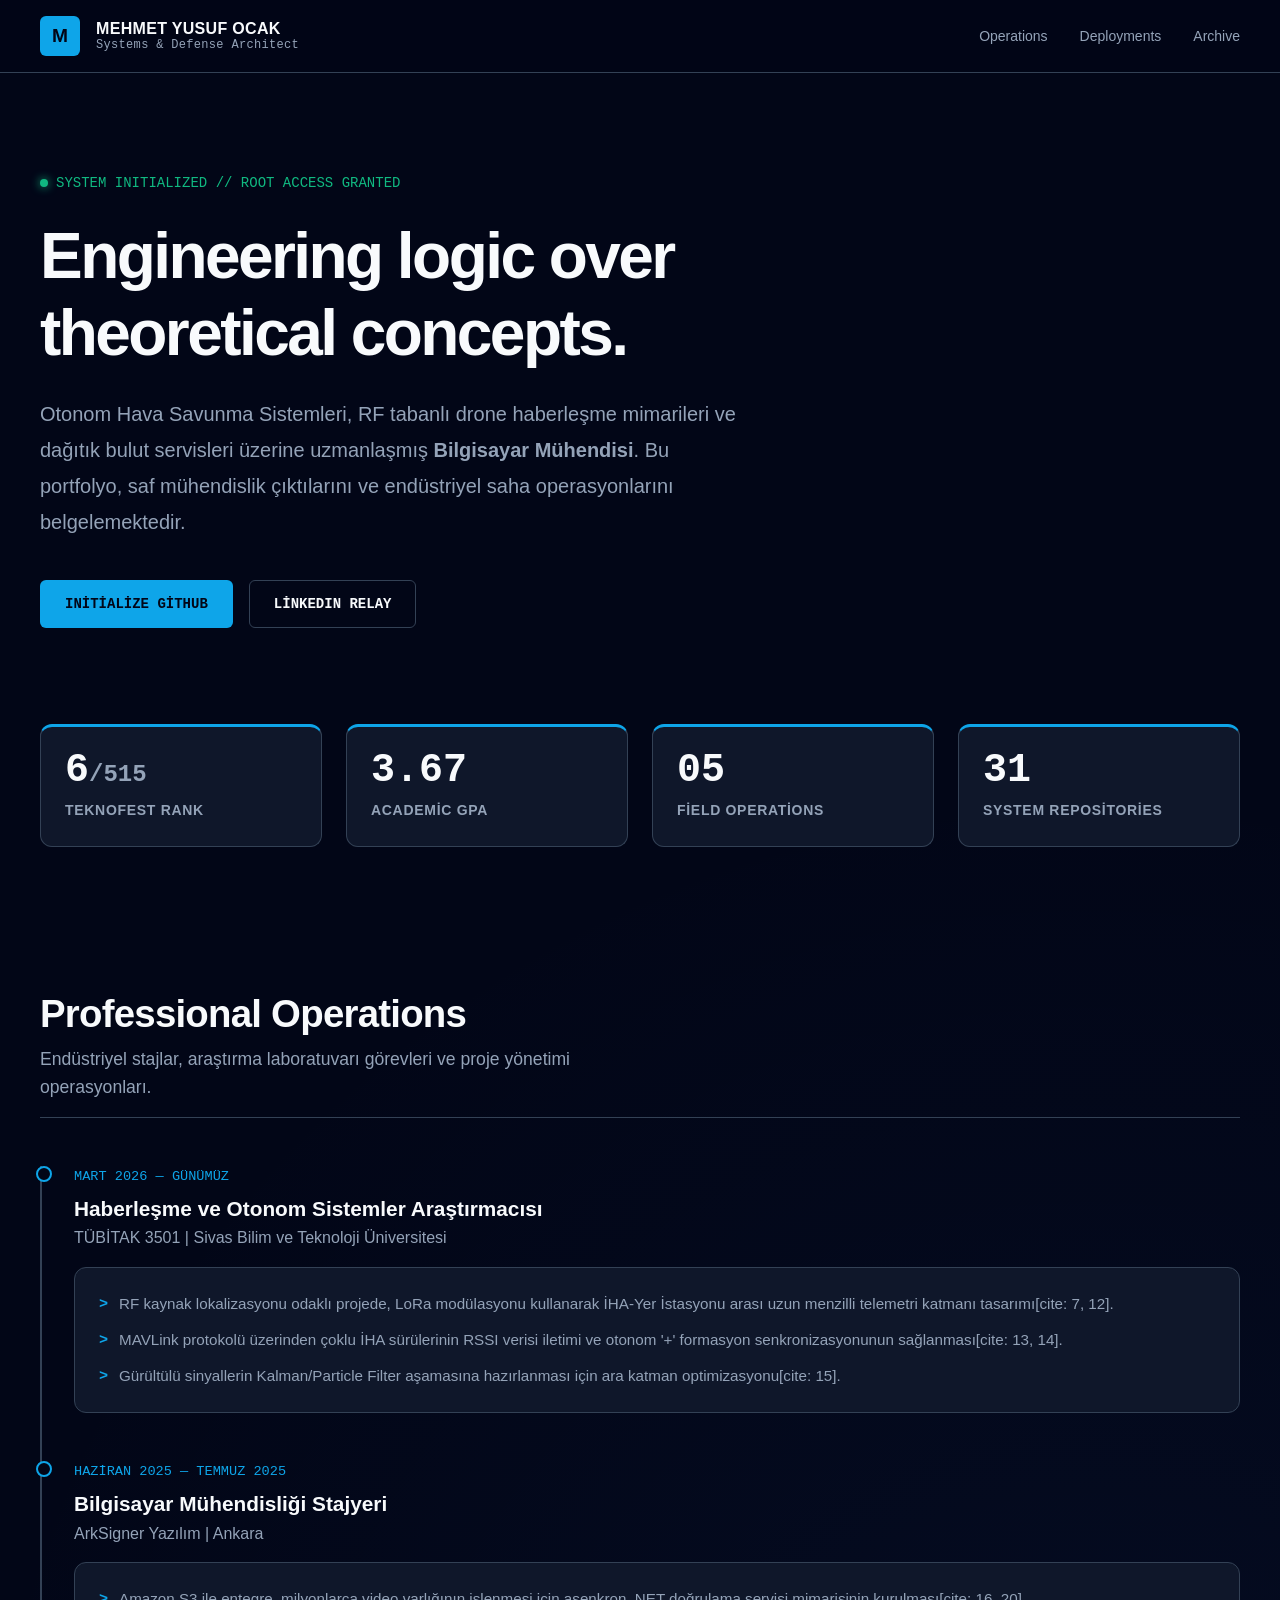
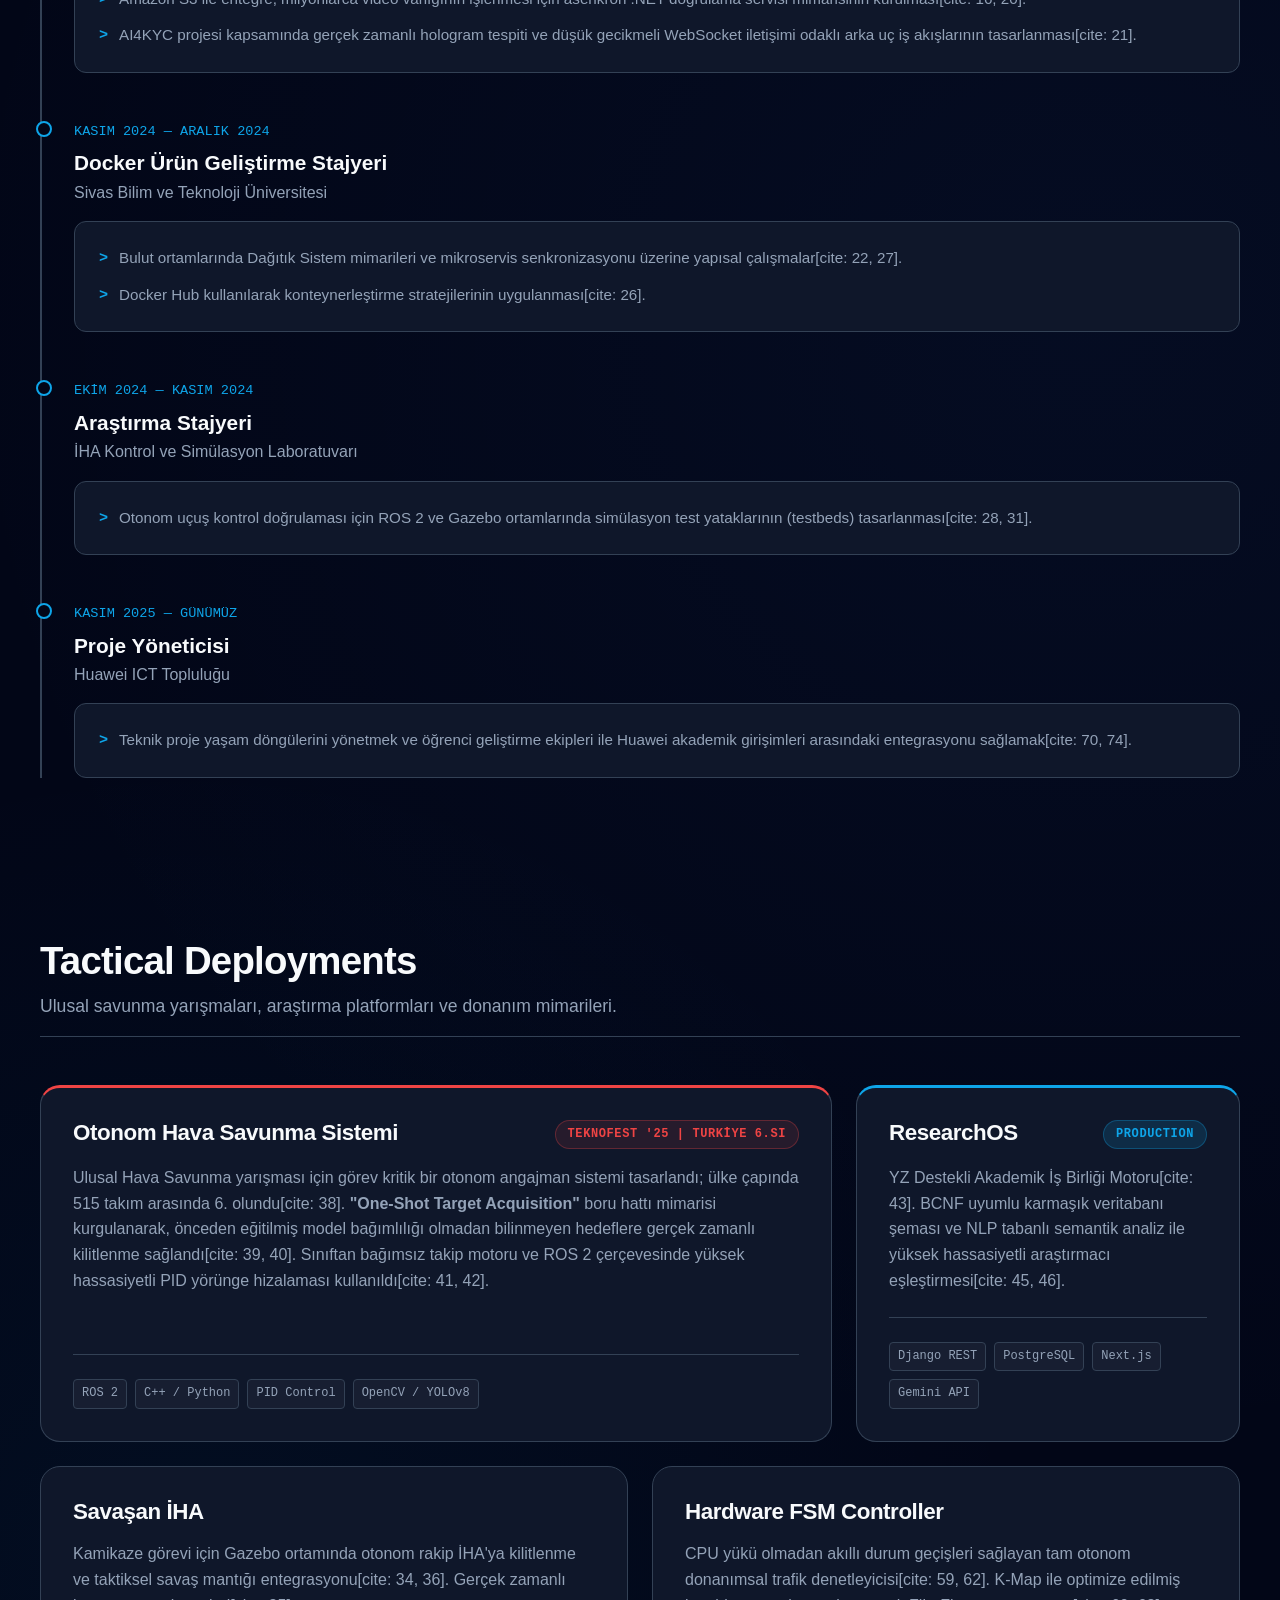
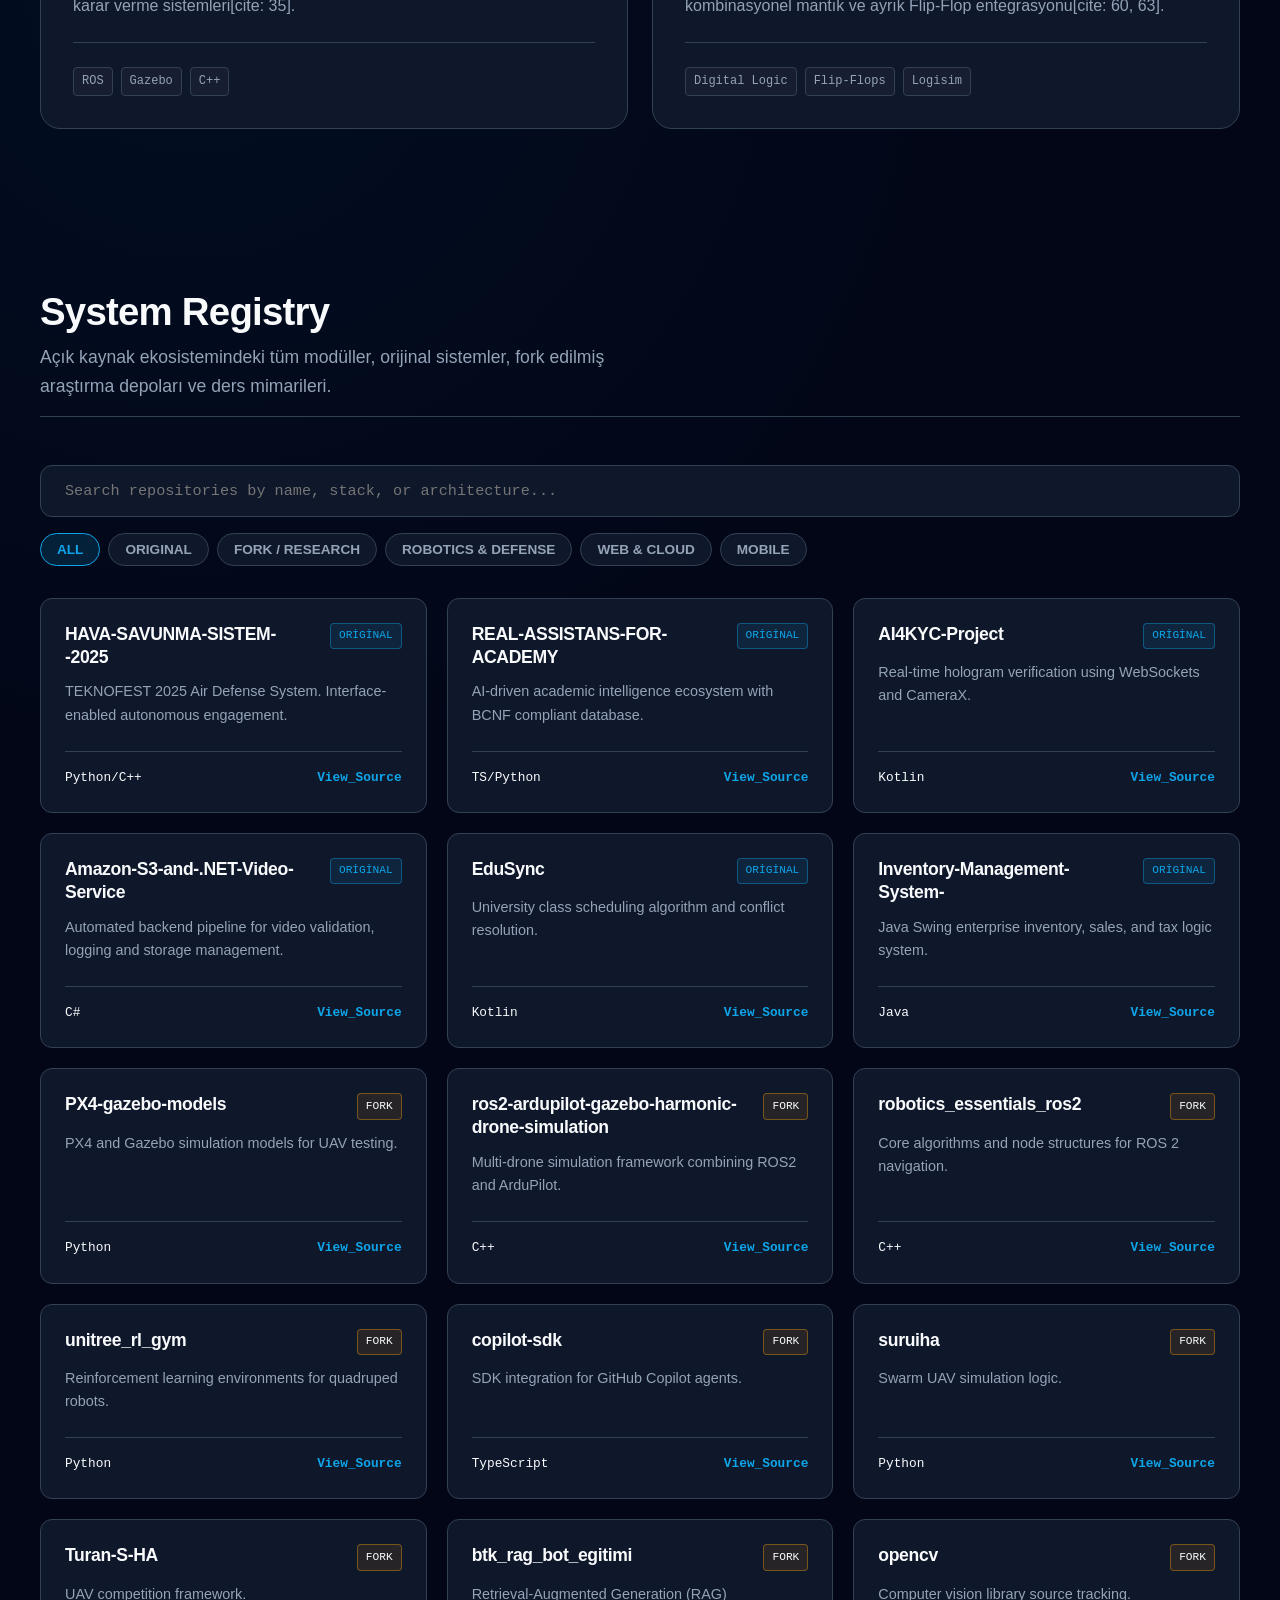
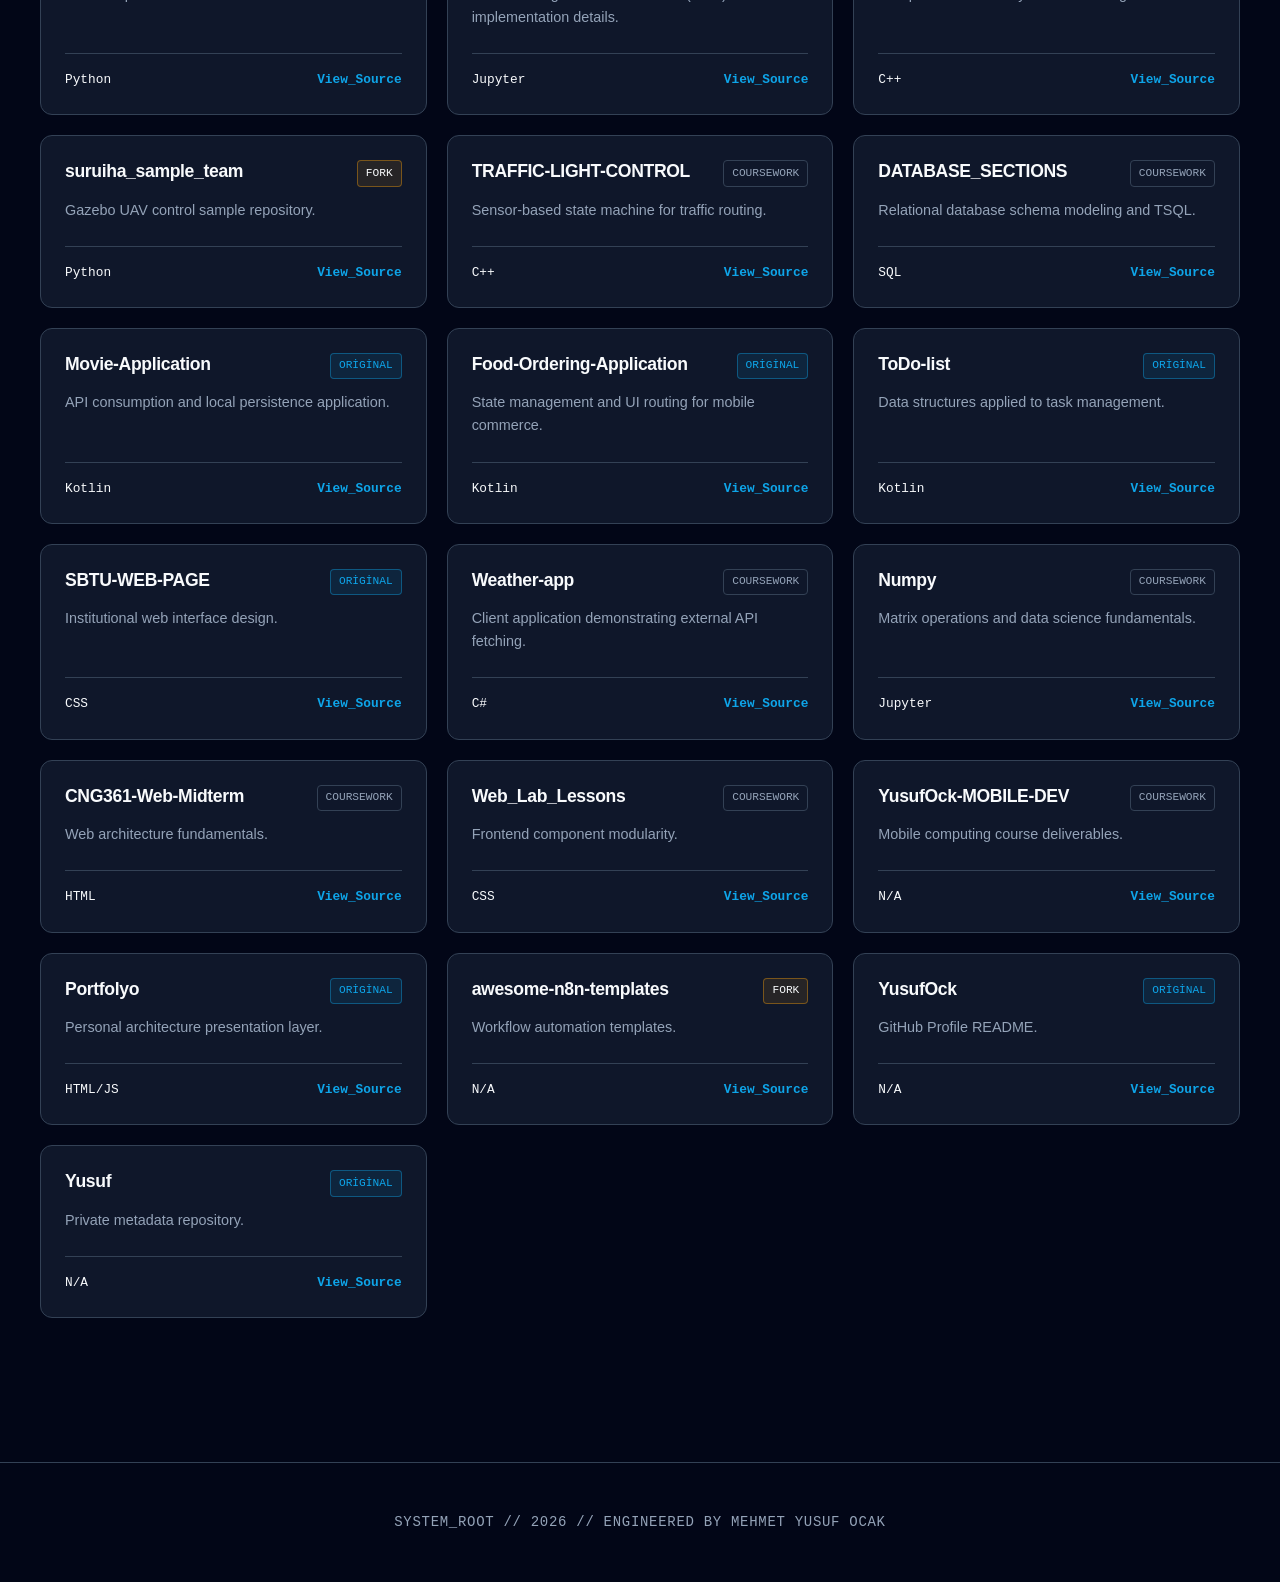
==== commit 59182722: "index.html" ====
--- a/index.html
+++ b/index.html
@@ -1,195 +1,573 @@
 <!DOCTYPE html>
 <html lang="tr">
 <head>
-    <meta charset="UTF-8">
-    <meta name="viewport" content="width=device-width, initial-scale=1.0">
-    <title>Mehmet Yusuf Ocak | Systems Engineer & Defense Researcher</title>
-    <link href="https://cdn.jsdelivr.net/npm/bootstrap@5.3.0/dist/css/bootstrap.min.css" rel="stylesheet">
-    <link rel="stylesheet" href="https://cdnjs.cloudflare.com/ajax/libs/font-awesome/6.4.0/css/all.min.css">
-    <link href="https://fonts.googleapis.com/css2?family=JetBrains+Mono:wght@400;700&family=Inter:wght@400;700;900&display=swap" rel="stylesheet">
-    <link rel="stylesheet" href="style.css">
+  <meta charset="UTF-8" />
+  <meta name="viewport" content="width=device-width, initial-scale=1.0" />
+  <title>Mehmet Yusuf Ocak | Systems & Defense Architect</title>
+  <style>
+    /* ==========================================================================
+       1. CORE ARCHITECTURE & TOKENS
+       ========================================================================== */
+    :root {
+      --sys-bg: #020617;
+      --sys-surface: #0f172a;
+      --sys-surface-hover: #1e293b;
+      --sys-border: #334155;
+      
+      --brand-primary: #0ea5e9;
+      --brand-primary-dim: rgba(14, 165, 233, 0.15);
+      --brand-secondary: #3b82f6;
+      --status-success: #10b981;
+      --status-danger: #ef4444;
+
+      --text-main: #f8fafc;
+      --text-muted: #94a3b8;
+      --text-inverse: #020617;
+
+      --font-sans: 'Inter', -apple-system, BlinkMacSystemFont, "Segoe UI", Roboto, sans-serif;
+      --font-mono: 'JetBrains Mono', 'Fira Code', Consolas, monospace;
+
+      --radius-sm: 6px;
+      --radius-md: 12px;
+      --radius-lg: 20px;
+      
+      --max-w: 1200px;
+      --transition: all 0.25s cubic-bezier(0.4, 0, 0.2, 1);
+    }
+
+    * { box-sizing: border-box; margin: 0; padding: 0; }
+    html { scroll-behavior: smooth; }
+    
+    body {
+      background-color: var(--sys-bg);
+      color: var(--text-main);
+      font-family: var(--font-sans);
+      line-height: 1.6;
+      -webkit-font-smoothing: antialiased;
+      background-image: 
+        radial-gradient(circle at 15% 50%, rgba(14, 165, 233, 0.05), transparent 25%),
+        radial-gradient(circle at 85% 30%, rgba(59, 130, 246, 0.05), transparent 25%);
+    }
+
+    .container { width: min(var(--max-w), 100% - 2rem); margin: 0 auto; }
+    a { color: inherit; text-decoration: none; transition: var(--transition); }
+    ul { list-style: none; }
+
+    /* ==========================================================================
+       2. TYPOGRAPHY & UTILITIES
+       ========================================================================== */
+    h1, h2, h3, h4 { font-weight: 700; line-height: 1.2; letter-spacing: -0.02em; }
+    h1 { font-size: clamp(2.5rem, 5vw, 4rem); font-weight: 900; letter-spacing: -0.04em; }
+    h2 { font-size: clamp(1.8rem, 3vw, 2.5rem); margin-bottom: 0.5rem; }
+    
+    .font-mono { font-family: var(--font-mono); }
+    .text-primary { color: var(--brand-primary); }
+    .text-muted { color: var(--text-muted); }
+    
+    .section-header { margin-bottom: 3rem; border-bottom: 1px solid var(--sys-border); padding-bottom: 1rem; }
+    .section-header p { color: var(--text-muted); font-size: 1.1rem; max-width: 60ch; margin-top: 0.5rem; }
+
+    .badge {
+      display: inline-flex; align-items: center; padding: 0.25rem 0.75rem;
+      border-radius: 999px; font-size: 0.75rem; font-weight: 700; font-family: var(--font-mono);
+      text-transform: uppercase; letter-spacing: 0.05em;
+    }
+    .badge-primary { background: var(--brand-primary-dim); color: var(--brand-primary); border: 1px solid rgba(14, 165, 233, 0.3); }
+    .badge-danger { background: rgba(239, 68, 68, 0.1); color: var(--status-danger); border: 1px solid rgba(239, 68, 68, 0.3); }
+
+    .btn {
+      display: inline-flex; align-items: center; justify-content: center; gap: 0.5rem;
+      padding: 0.75rem 1.5rem; border-radius: var(--radius-sm); font-weight: 600;
+      font-family: var(--font-mono); font-size: 0.875rem; transition: var(--transition);
+      cursor: pointer; border: 1px solid transparent; text-transform: uppercase;
+    }
+    .btn-primary { background: var(--brand-primary); color: var(--text-inverse); }
+    .btn-primary:hover { background: #0284c7; box-shadow: 0 0 20px var(--brand-primary-dim); transform: translateY(-2px); }
+    .btn-outline { background: transparent; border-color: var(--sys-border); color: var(--text-main); }
+    .btn-outline:hover { border-color: var(--brand-primary); color: var(--brand-primary); background: var(--brand-primary-dim); }
+
+    /* ==========================================================================
+       3. NAVIGATION
+       ========================================================================== */
+    .navbar {
+      position: sticky; top: 0; z-index: 100;
+      background: rgba(2, 6, 23, 0.85); backdrop-filter: blur(12px);
+      border-bottom: 1px solid var(--sys-border); padding: 1rem 0;
+    }
+    .nav-inner { display: flex; justify-content: space-between; align-items: center; }
+    .brand { display: flex; align-items: center; gap: 1rem; }
+    .logo-box {
+      width: 40px; height: 40px; background: var(--brand-primary); color: var(--text-inverse);
+      font-weight: 900; font-size: 1.2rem; display: grid; place-items: center; border-radius: var(--radius-sm);
+    }
+    .brand-text { font-weight: 700; letter-spacing: 0.02em; line-height: 1.2; }
+    .brand-text span { display: block; font-size: 0.75rem; color: var(--text-muted); font-weight: 400; font-family: var(--font-mono); }
+    
+    .nav-links { display: flex; gap: 2rem; }
+    .nav-links a { font-size: 0.875rem; font-weight: 500; color: var(--text-muted); transition: var(--transition); }
+    .nav-links a:hover { color: var(--text-main); }
+
+    /* ==========================================================================
+       4. HERO & METRICS
+       ========================================================================== */
+    .hero { padding: 6rem 0 4rem; display: grid; grid-template-columns: 1fr; gap: 3rem; }
+    .hero-content { max-width: 80ch; }
+    .sys-status {
+      display: inline-flex; align-items: center; gap: 0.5rem; font-family: var(--font-mono);
+      font-size: 0.875rem; color: var(--status-success); margin-bottom: 1.5rem;
+    }
+    .sys-status::before { content: ''; width: 8px; height: 8px; background: var(--status-success); border-radius: 50%; box-shadow: 0 0 10px var(--status-success); }
+    
+    .hero-lead { font-size: 1.25rem; color: var(--text-muted); margin: 1.5rem 0 2.5rem; line-height: 1.8; }
+    
+    .metrics-grid { display: grid; grid-template-columns: repeat(auto-fit, minmax(200px, 1fr)); gap: 1.5rem; margin-top: 3rem; }
+    .metric-box {
+      background: var(--sys-surface); border: 1px solid var(--sys-border);
+      padding: 1.5rem; border-radius: var(--radius-md); border-top: 3px solid var(--brand-primary);
+    }
+    .metric-value { font-size: 2.5rem; font-weight: 900; font-family: var(--font-mono); color: var(--text-main); line-height: 1; margin-bottom: 0.5rem; }
+    .metric-label { font-size: 0.875rem; color: var(--text-muted); text-transform: uppercase; letter-spacing: 0.05em; font-weight: 600; }
+
+    /* ==========================================================================
+       5. OPERATIONS (EXPERIENCE TIMELINE)
+       ========================================================================== */
+    section { padding: 5rem 0; }
+    
+    .timeline { position: relative; padding-left: 2rem; border-left: 2px solid var(--sys-border); }
+    .timeline-item { position: relative; margin-bottom: 3rem; }
+    .timeline-item:last-child { margin-bottom: 0; }
+    .timeline-item::before {
+      content: ''; position: absolute; left: -2.4rem; top: 0; width: 12px; height: 12px;
+      border-radius: 50%; background: var(--sys-bg); border: 2px solid var(--brand-primary);
+    }
+    .timeline-item:hover::before { background: var(--brand-primary); box-shadow: 0 0 10px var(--brand-primary); }
+    
+    .tl-header { margin-bottom: 1rem; }
+    .tl-date { font-family: var(--font-mono); font-size: 0.85rem; color: var(--brand-primary); margin-bottom: 0.25rem; }
+    .tl-role { font-size: 1.3rem; font-weight: 700; color: var(--text-main); }
+    .tl-org { font-size: 1rem; color: var(--text-muted); font-weight: 500; }
+    
+    .tl-body { background: var(--sys-surface); border: 1px solid var(--sys-border); padding: 1.5rem; border-radius: var(--radius-md); }
+    .tl-body ul { display: grid; gap: 0.75rem; }
+    .tl-body li { position: relative; padding-left: 1.25rem; color: var(--text-muted); font-size: 0.95rem; }
+    .tl-body li::before { content: '>'; position: absolute; left: 0; color: var(--brand-primary); font-family: var(--font-mono); font-weight: 700; }
+
+    /* ==========================================================================
+       6. TACTICAL DEPLOYMENTS (PROJECTS)
+       ========================================================================== */
+    .bento-grid { display: grid; grid-template-columns: repeat(12, 1fr); gap: 1.5rem; }
+    
+    .bento-card {
+      background: var(--sys-surface); border: 1px solid var(--sys-border);
+      border-radius: var(--radius-lg); padding: 2rem; display: flex; flex-direction: column;
+      transition: var(--transition); position: relative; overflow: hidden;
+    }
+    .bento-card:hover { border-color: var(--brand-primary); transform: translateY(-4px); box-shadow: 0 10px 30px rgba(0,0,0,0.5); }
+    
+    .span-12 { grid-column: span 12; }
+    .span-8 { grid-column: span 8; }
+    .span-6 { grid-column: span 6; }
+    .span-4 { grid-column: span 4; }
+
+    .card-header { display: flex; justify-content: space-between; align-items: flex-start; margin-bottom: 1rem; gap: 1rem; }
+    .card-title { font-size: 1.4rem; font-weight: 800; color: var(--text-main); }
+    .card-desc { color: var(--text-muted); font-size: 1rem; margin-bottom: 1.5rem; flex-grow: 1; }
+    
+    .tech-stack { display: flex; flex-wrap: wrap; gap: 0.5rem; margin-top: auto; padding-top: 1.5rem; border-top: 1px solid var(--sys-border); }
+    .tech-tag {
+      font-family: var(--font-mono); font-size: 0.75rem; color: var(--text-muted);
+      background: rgba(255,255,255,0.03); border: 1px solid var(--sys-border);
+      padding: 0.25rem 0.5rem; border-radius: 4px;
+    }
+
+    /* ==========================================================================
+       7. DYNAMIC REPOSITORY INDEX
+       ========================================================================== */
+    .archive-controls { display: flex; flex-direction: column; gap: 1rem; margin-bottom: 2rem; }
+    .search-input {
+      width: 100%; padding: 1rem 1.5rem; background: var(--sys-surface);
+      border: 1px solid var(--sys-border); border-radius: var(--radius-md);
+      color: var(--text-main); font-family: var(--font-mono); font-size: 0.95rem;
+      transition: var(--transition);
+    }
+    .search-input:focus { outline: none; border-color: var(--brand-primary); box-shadow: 0 0 0 2px var(--brand-primary-dim); }
+    
+    .filter-group { display: flex; flex-wrap: wrap; gap: 0.5rem; }
+    .filter-btn {
+      padding: 0.5rem 1rem; background: var(--sys-surface); border: 1px solid var(--sys-border);
+      color: var(--text-muted); border-radius: 999px; font-size: 0.85rem; font-weight: 600;
+      transition: var(--transition);
+    }
+    .filter-btn.active, .filter-btn:hover {
+      background: var(--brand-primary-dim); border-color: var(--brand-primary); color: var(--brand-primary);
+    }
+
+    .repo-grid { display: grid; grid-template-columns: repeat(auto-fill, minmax(320px, 1fr)); gap: 1.25rem; }
+    
+    .repo-item {
+      padding: 1.5rem; border: 1px solid var(--sys-border); border-radius: var(--radius-md);
+      background: var(--sys-surface); transition: var(--transition);
+      display: flex; flex-direction: column; height: 100%;
+    }
+    .repo-item:hover { border-color: var(--brand-primary); transform: translateY(-2px); box-shadow: 0 10px 20px rgba(0,0,0,0.2); }
+    
+    .repo-top { display: flex; justify-content: space-between; align-items: flex-start; margin-bottom: 0.75rem; gap: 1rem; }
+    .repo-item h4 { font-size: 1.1rem; word-break: break-word; line-height: 1.3; }
+    .repo-type {
+      font-size: 0.7rem; font-family: var(--font-mono); padding: 0.2rem 0.5rem;
+      border-radius: 4px; border: 1px solid var(--sys-border); text-transform: uppercase;
+    }
+    .repo-type.original { color: var(--brand-primary); border-color: rgba(14, 165, 233, 0.4); background: rgba(14, 165, 233, 0.1); }
+    .repo-type.fork { color: var(--status-warning); border-color: rgba(245, 158, 11, 0.4); background: rgba(245, 158, 11, 0.1); }
+    .repo-type.coursework { color: var(--text-muted); }
+
+    .repo-item p { font-size: 0.9rem; color: var(--text-muted); margin-bottom: 1.5rem; flex-grow: 1; }
+    
+    .repo-bottom {
+      display: flex; justify-content: space-between; align-items: center;
+      padding-top: 1rem; border-top: 1px solid var(--sys-border);
+      font-family: var(--font-mono); font-size: 0.8rem;
+    }
+    .repo-lang { color: var(--text-main); }
+    .repo-link { color: var(--brand-primary); font-weight: 700; }
+    .repo-link:hover { text-decoration: underline; }
+
+    /* ==========================================================================
+       8. FOOTER & RESPONSIVE
+       ========================================================================== */
+    footer { padding: 3rem 0; text-align: center; border-top: 1px solid var(--sys-border); margin-top: 4rem; }
+    
+    @media (max-width: 1024px) {
+      .span-8, .span-4, .span-6 { grid-column: span 12; }
+    }
+    @media (max-width: 768px) {
+      h1 { font-size: 2.5rem; }
+      .nav-links { display: none; }
+      .hero { padding: 4rem 0 2rem; }
+      .metrics-grid { grid-template-columns: 1fr 1fr; }
+    }
+    @media (max-width: 480px) {
+      .metrics-grid { grid-template-columns: 1fr; }
+      .card-header { flex-direction: column; }
+    }
+  </style>
 </head>
-<body class="bg-black text-light">
-
-<nav class="navbar navbar-expand-lg navbar-dark border-bottom border-secondary sticky-top bg-black-90">
+<body>
+
+  <nav class="navbar">
+    <div class="container nav-inner">
+      <div class="brand">
+        <div class="logo-box">M</div>
+        <div class="brand-text">
+          MEHMET YUSUF OCAK
+          <span>Systems & Defense Architect</span>
+        </div>
+      </div>
+      <div class="nav-links">
+        <a href="#operations">Operations</a>
+        <a href="#deployments">Deployments</a>
+        <a href="#registry">Archive</a>
+      </div>
+    </div>
+  </nav>
+
+  <main class="container">
+    <section class="hero">
+      <div class="hero-content">
+        <div class="sys-status">SYSTEM INITIALIZED // ROOT ACCESS GRANTED</div>
+        <h1>Engineering logic over theoretical concepts.</h1>
+        <p class="hero-lead">
+          Otonom Hava Savunma Sistemleri, RF tabanlı drone haberleşme mimarileri ve dağıtık bulut servisleri üzerine uzmanlaşmış <strong>Bilgisayar Mühendisi</strong>. Bu portfolyo, saf mühendislik çıktılarını ve endüstriyel saha operasyonlarını belgelemektedir.
+        </p>
+        <div style="display: flex; gap: 1rem; flex-wrap: wrap;">
+          <a href="https://github.com/YusufOck" target="_blank" class="btn btn-primary">Initialize GitHub</a>
+          <a href="https://www.linkedin.com/in/mehmetyusufocak63" target="_blank" class="btn btn-outline">LinkedIn Relay</a>
+        </div>
+      </div>
+
+      <div class="metrics-grid">
+        <div class="metric-box">
+          <div class="metric-value">6<span style="font-size: 1.5rem; color: var(--text-muted)">/515</span></div>
+          <div class="metric-label">TEKNOFEST Rank</div>
+        </div>
+        <div class="metric-box">
+          <div class="metric-value">3.67</div>
+          <div class="metric-label">Academic GPA</div>
+        </div>
+        <div class="metric-box">
+          <div class="metric-value">05</div>
+          <div class="metric-label">Field Operations</div>
+        </div>
+        <div class="metric-box">
+          <div class="metric-value">31</div>
+          <div class="metric-label">System Repositories</div>
+        </div>
+      </div>
+    </section>
+
+    <section id="operations">
+      <div class="section-header">
+        <h2>Professional Operations</h2>
+        <p>Endüstriyel stajlar, araştırma laboratuvarı görevleri ve proje yönetimi operasyonları.</p>
+      </div>
+
+      <div class="timeline">
+        
+        <div class="timeline-item">
+          <div class="tl-header">
+            <div class="tl-date">MART 2026 — GÜNÜMÜZ</div>
+            <div class="tl-role">Haberleşme ve Otonom Sistemler Araştırmacısı</div>
+            <div class="tl-org">TÜBİTAK 3501 | Sivas Bilim ve Teknoloji Üniversitesi</div>
+          </div>
+          <div class="tl-body">
+            <ul>
+              <li>RF kaynak lokalizasyonu odaklı projede, LoRa modülasyonu kullanarak İHA-Yer İstasyonu arası uzun menzilli telemetri katmanı tasarımı[cite: 7, 12].</li>
+              <li>MAVLink protokolü üzerinden çoklu İHA sürülerinin RSSI verisi iletimi ve otonom '+' formasyon senkronizasyonunun sağlanması[cite: 13, 14].</li>
+              <li>Gürültülü sinyallerin Kalman/Particle Filter aşamasına hazırlanması için ara katman optimizasyonu[cite: 15].</li>
+            </ul>
+          </div>
+        </div>
+
+        <div class="timeline-item">
+          <div class="tl-header">
+            <div class="tl-date">HAZİRAN 2025 — TEMMUZ 2025</div>
+            <div class="tl-role">Bilgisayar Mühendisliği Stajyeri</div>
+            <div class="tl-org">ArkSigner Yazılım | Ankara</div>
+          </div>
+          <div class="tl-body">
+            <ul>
+              <li>Amazon S3 ile entegre, milyonlarca video varlığının işlenmesi için asenkron .NET doğrulama servisi mimarisinin kurulması[cite: 16, 20].</li>
+              <li>AI4KYC projesi kapsamında gerçek zamanlı hologram tespiti ve düşük gecikmeli WebSocket iletişimi odaklı arka uç iş akışlarının tasarlanması[cite: 21].</li>
+            </ul>
+          </div>
+        </div>
+
+        <div class="timeline-item">
+          <div class="tl-header">
+            <div class="tl-date">KASIM 2024 — ARALIK 2024</div>
+            <div class="tl-role">Docker Ürün Geliştirme Stajyeri</div>
+            <div class="tl-org">Sivas Bilim ve Teknoloji Üniversitesi</div>
+          </div>
+          <div class="tl-body">
+            <ul>
+              <li>Bulut ortamlarında Dağıtık Sistem mimarileri ve mikroservis senkronizasyonu üzerine yapısal çalışmalar[cite: 22, 27].</li>
+              <li>Docker Hub kullanılarak konteynerleştirme stratejilerinin uygulanması[cite: 26].</li>
+            </ul>
+          </div>
+        </div>
+
+        <div class="timeline-item">
+          <div class="tl-header">
+            <div class="tl-date">EKİM 2024 — KASIM 2024</div>
+            <div class="tl-role">Araştırma Stajyeri</div>
+            <div class="tl-org">İHA Kontrol ve Simülasyon Laboratuvarı</div>
+          </div>
+          <div class="tl-body">
+            <ul>
+              <li>Otonom uçuş kontrol doğrulaması için ROS 2 ve Gazebo ortamlarında simülasyon test yataklarının (testbeds) tasarlanması[cite: 28, 31].</li>
+            </ul>
+          </div>
+        </div>
+
+        <div class="timeline-item">
+          <div class="tl-header">
+            <div class="tl-date">KASIM 2025 — GÜNÜMÜZ</div>
+            <div class="tl-role">Proje Yöneticisi</div>
+            <div class="tl-org">Huawei ICT Topluluğu</div>
+          </div>
+          <div class="tl-body">
+            <ul>
+              <li>Teknik proje yaşam döngülerini yönetmek ve öğrenci geliştirme ekipleri ile Huawei akademik girişimleri arasındaki entegrasyonu sağlamak[cite: 70, 74].</li>
+            </ul>
+          </div>
+        </div>
+
+      </div>
+    </section>
+
+    <section id="deployments">
+      <div class="section-header">
+        <h2>Tactical Deployments</h2>
+        <p>Ulusal savunma yarışmaları, araştırma platformları ve donanım mimarileri.</p>
+      </div>
+
+      <div class="bento-grid">
+        
+        <div class="bento-card span-8" style="border-top: 3px solid var(--status-danger);">
+          <div class="card-header">
+            <h3 class="card-title">Otonom Hava Savunma Sistemi</h3>
+            <span class="badge badge-danger">TEKNOFEST '25 | TURKİYE 6.Sı</span>
+          </div>
+          <p class="card-desc">
+            Ulusal Hava Savunma yarışması için görev kritik bir otonom angajman sistemi tasarlandı; ülke çapında 515 takım arasında 6. olundu[cite: 38]. <strong>"One-Shot Target Acquisition"</strong> boru hattı mimarisi kurgulanarak, önceden eğitilmiş model bağımlılığı olmadan bilinmeyen hedeflere gerçek zamanlı kilitlenme sağlandı[cite: 39, 40]. Sınıftan bağımsız takip motoru ve ROS 2 çerçevesinde yüksek hassasiyetli PID yörünge hizalaması kullanıldı[cite: 41, 42].
+          </p>
+          <div class="tech-stack">
+            <span class="tech-tag">ROS 2</span>
+            <span class="tech-tag">C++ / Python</span>
+            <span class="tech-tag">PID Control</span>
+            <span class="tech-tag">OpenCV / YOLOv8</span>
+          </div>
+        </div>
+
+        <div class="bento-card span-4" style="border-top: 3px solid var(--brand-primary);">
+          <div class="card-header">
+            <h3 class="card-title">ResearchOS</h3>
+            <span class="badge badge-primary">PRODUCTION</span>
+          </div>
+          <p class="card-desc">
+            YZ Destekli Akademik İş Birliği Motoru[cite: 43]. BCNF uyumlu karmaşık veritabanı şeması ve NLP tabanlı semantik analiz ile yüksek hassasiyetli araştırmacı eşleştirmesi[cite: 45, 46].
+          </p>
+          <div class="tech-stack">
+            <span class="tech-tag">Django REST</span>
+            <span class="tech-tag">PostgreSQL</span>
+            <span class="tech-tag">Next.js</span>
+            <span class="tech-tag">Gemini API</span>
+          </div>
+        </div>
+
+        <div class="bento-card span-6">
+          <div class="card-header">
+            <h3 class="card-title">Savaşan İHA</h3>
+          </div>
+          <p class="card-desc">
+            Kamikaze görevi için Gazebo ortamında otonom rakip İHA'ya kilitlenme ve taktiksel savaş mantığı entegrasyonu[cite: 34, 36]. Gerçek zamanlı karar verme sistemleri[cite: 35].
+          </p>
+          <div class="tech-stack">
+            <span class="tech-tag">ROS</span>
+            <span class="tech-tag">Gazebo</span>
+            <span class="tech-tag">C++</span>
+          </div>
+        </div>
+
+        <div class="bento-card span-6">
+          <div class="card-header">
+            <h3 class="card-title">Hardware FSM Controller</h3>
+          </div>
+          <p class="card-desc">
+            CPU yükü olmadan akıllı durum geçişleri sağlayan tam otonom donanımsal trafik denetleyicisi[cite: 59, 62]. K-Map ile optimize edilmiş kombinasyonel mantık ve ayrık Flip-Flop entegrasyonu[cite: 60, 63].
+          </p>
+          <div class="tech-stack">
+            <span class="tech-tag">Digital Logic</span>
+            <span class="tech-tag">Flip-Flops</span>
+            <span class="tech-tag">Logisim</span>
+          </div>
+        </div>
+
+      </div>
+    </section>
+
+    <section id="registry">
+      <div class="section-header">
+        <h2>System Registry</h2>
+        <p>Açık kaynak ekosistemindeki tüm modüller, orijinal sistemler, fork edilmiş araştırma depoları ve ders mimarileri.</p>
+      </div>
+
+      <div class="archive-controls">
+        <input type="text" id="repoSearch" class="search-input" placeholder="Search repositories by name, stack, or architecture...">
+        <div class="filter-group">
+          <button class="filter-btn active" data-filter="all">ALL</button>
+          <button class="filter-btn" data-filter="original">ORIGINAL</button>
+          <button class="filter-btn" data-filter="fork">FORK / RESEARCH</button>
+          <button class="filter-btn" data-filter="robotics">ROBOTICS & DEFENSE</button>
+          <button class="filter-btn" data-filter="web">WEB & CLOUD</button>
+          <button class="filter-btn" data-filter="mobile">MOBILE</button>
+        </div>
+      </div>
+
+      <div class="repo-grid" id="repoGrid">
+        </div>
+    </section>
+
+  </main>
+
+  <footer>
     <div class="container">
-        <a class="navbar-brand fw-bold font-monospace" href="#">[YUSUFO_OCK.INF]</a>
-        <div class="collapse navbar-collapse" id="navbarNav">
-            <ul class="navbar-nav ms-auto font-monospace small">
-                <li class="nav-item"><a class="nav-link" href="#defense">/DEFENSE_SYS</a></li>
-                <li class="nav-item"><a class="nav-link" href="#research">/RESEARCH_LAB</a></li>
-                <li class="nav-item"><a class="nav-link" href="#projects">/PROJECT_INDEX</a></li>
-                <li class="nav-item"><a class="nav-link" href="#stack">/TECH_STACK</a></li>
-            </ul>
-        </div>
+      <p class="font-mono text-muted" style="font-size: 0.875rem; letter-spacing: 0.05em;">SYSTEM_ROOT // 2026 // ENGINEERED BY MEHMET YUSUF OCAK</p>
     </div>
-</nav>
-
-<header class="hero py-5 border-bottom border-secondary position-relative overflow-hidden">
-    <div class="scanline"></div>
-    <div class="container py-5">
-        <div class="row align-items-center">
-            <div class="col-lg-8">
-                <div class="font-monospace text-primary mb-2">>> IDENTITY_VERIFIED: MEHMET YUSUF OCAK</div>
-                <h1 class="display-1 fw-black tracking-tighter mb-4 text-uppercase">Systems <span class="text-outline">Engineer</span>.</h1>
-                <p class="lead text-secondary fs-4 border-start border-primary border-4 ps-4 mb-5">
-                    Otonom Hava Savunma (TEKNOFEST #6), TÜBİTAK 3501 Araştırmaları ve 30+ GitHub Reposu ile 
-                    <span class="text-white fw-bold">Düşük Gecikmeli Dağıtık Sistemler</span> ve <span class="text-white fw-bold">Robotik Kontrol</span> mimarı.
-                </p>
-                <div class="d-flex gap-3">
-                    <a href="https://github.com/YusufOck" class="btn btn-primary btn-lg rounded-0 px-5">GITHUB_CORE [30+ REPOS]</a>
-                    <a href="mailto:yusuf.ock2611@gmail.com" class="btn btn-outline-light btn-lg rounded-0 px-4">CONNECT_SYS</a>
-                </div>
-            </div>
-            <div class="col-lg-4 d-none d-lg-block">
-                <div class="stats-panel p-4 border border-secondary bg-dark-transparent">
-                    <div class="stat-item mb-4">
-                        <div class="small font-monospace text-secondary">AIR_DEFENSE_RANK</div>
-                        <div class="h2 fw-bold text-primary">06 / 515</div>
-                    </div>
-                    <div class="stat-item mb-4">
-                        <div class="small font-monospace text-secondary">ACADEMIC_GPA</div>
-                        <div class="h2 fw-bold text-primary">3.67 / 4.00</div>
-                    </div>
-                    <div class="stat-item">
-                        <div class="small font-monospace text-secondary">RESEARCH_PROJECTS</div>
-                        <div class="h2 fw-bold text-primary">03+ ACTIVE</div>
-                    </div>
-                </div>
-            </div>
-        </div>
-    </div>
-</header>
-
-<section id="defense" class="py-5 bg-darker">
-    <div class="container">
-        <h2 class="section-title mb-5 font-monospace"><span class="text-primary">01.</span> TACTICAL_ENGAGEMENT_SYSTEMS</h2>
-        <div class="row g-4">
-            <div class="col-12">
-                <div class="defense-card p-5 border border-secondary position-relative">
-                    <div class="badge bg-danger rounded-0 mb-3">HIGH_STAKES_COMPETITION</div>
-                    <h3 class="fw-bold mb-3">Otonom Hava Savunma Sistemi (TEKNOFEST 2025)</h3>
-                    <p class="text-secondary mb-4">515 takım arasından Türkiye 6.lığı. "One-Shot Target Acquisition" mimarisi ile bilinmeyen hedeflerin tek bir kareden özniteliklerini çıkararak, model bağımlılığı olmadan gerçek zamanlı angajman sağlayan sistem tasarlandı.</p>
-                    <div class="row g-3">
-                        <div class="col-md-4">
-                            <div class="tech-box p-3 border border-secondary-subtle small">
-                                <strong>Tracking Engine:</strong> Sınıftan bağımsız (class-agnostic) hedef gömme (embeddings) üretimi.
-                            </div>
-                        </div>
-                        <div class="col-md-4">
-                            <div class="tech-box p-3 border border-secondary-subtle small">
-                                <strong>Control Loop:</strong> ROS 2 çerçevesinde yüksek hassasiyetli PID tabanlı yörünge hizalaması.
-                            </div>
-                        </div>
-                        <div class="col-md-4">
-                            <div class="tech-box p-3 border border-secondary-subtle small">
-                                <strong>Integration:</strong> OpenCV ve PID kontrolün ROS 2 mimarisine otonom entegrasyonu.
-                            </div>
-                        </div>
-                    </div>
-                </div>
-            </div>
-            <div class="col-md-6">
-                <div class="defense-card p-4 border border-secondary h-100">
-                    <h4 class="fw-bold text-primary">Savaşan İHA (Kamikaze)</h4>
-                    <p class="small text-secondary">ROS/Gazebo ortamlarında otonom rakip İHA'ya kilitlenme ve terminal aşamada otonom önleme görevleri. Taktiksel karar verme algoritmalarının C++ ve Python ile implementasyonu.</p>
-                </div>
-            </div>
-            <div class="col-md-6">
-                <div class="defense-card p-4 border border-secondary h-100">
-                    <h4 class="fw-bold text-primary">Model Uydu (SBTÜ SKY ORBIT)</h4>
-                    <p class="small text-secondary">TEKNOFEST Model Uydu Yarışması kapsamında telemetri, faydalı yük ve kurtarma sistemlerinin tasarım ve simülasyonu.</p>
-                </div>
-            </div>
-        </div>
-    </div>
-</section>
-
-<section id="research" class="py-5 border-y border-secondary">
-    <div class="container">
-        <h2 class="section-title mb-5 font-monospace text-end">02. STRATEGIC_RESEARCH_LAB</h2>
-        <div class="row align-items-center">
-            <div class="col-lg-6 mb-4 mb-lg-0">
-                <div class="research-display p-4 bg-primary-soft border border-primary">
-                    <h3 class="fw-bold mb-3 text-primary">TÜBİTAK 3501 Araştırmacısı</h3>
-                    <p class="font-monospace small">Haberleşme ve Otonom Sistemler</p>
-                    <ul class="list-unstyled text-secondary mt-4">
-                        <li class="mb-2"><i class="fas fa-microchip me-2 text-primary"></i> RF kaynak lokalizasyonu için LoRa modülasyon katmanı.</li>
-                        <li class="mb-2"><i class="fas fa-signal me-2 text-primary"></i> MAVLink üzerinden gerçek zamanlı RSSI veri senkronizasyonu.</li>
-                        <li class="mb-2"><i class="fas fa-code-branch me-2 text-primary"></i> Kalman ve Particle Filter optimizasyonları.</li>
-                        <li><i class="fas fa-network-wired me-2 text-primary"></i> Çoklu İHA sürüleri için otonom formasyon yazılımları.</li>
-                    </ul>
-                </div>
-            </div>
-            <div class="col-lg-6 ps-lg-5">
-                <h4 class="fw-bold mb-4 font-monospace">// MISSION_SPECS</h4>
-                <div class="accordion accordion-flush bg-transparent" id="researchAccordion">
-                    <div class="accordion-item bg-transparent border-bottom border-secondary">
-                        <h2 class="accordion-header">
-                            <button class="accordion-button collapsed bg-transparent text-white shadow-none" type="button" data-bs-toggle="collapse" data-bs-target="#spec1">
-                                RF_LOCALIZATION_MIDDLEWARE
-                            </button>
-                        </h2>
-                        <div id="spec1" class="accordion-collapse collapse" data-bs-parent="#researchAccordion">
-                            <div class="accordion-body text-secondary small">Haberleşme hattındaki gecikmeleri minimize eden ara katman yazılımları kurgulanarak, gürültülü sinyallerin filtreleme aşamasına hazırlanması optimize edildi.</div>
-                        </div>
-                    </div>
-                </div>
-            </div>
-        </div>
-    </div>
-</section>
-
-<section id="projects" class="py-5">
-    <div class="container">
-        <h2 class="section-title mb-5 font-monospace"><span class="text-primary">03.</span> FULL_PROJECT_INVENTORY</h2>
-        <div class="row g-4">
-            <div class="col-lg-7">
-                <div class="project-bento p-4 border border-secondary bg-dark h-100">
-                    <div class="d-flex justify-content-between mb-3">
-                        <h4 class="fw-bold">ResearchOS: Semantic Engine</h4>
-                        <code class="text-primary">DJANGO/POSTGRES</code>
-                    </div>
-                    <p class="text-secondary small">Boyce-Codd Normal Formu (BCNF) uyumlu veritabanı şeması ve NLP tabanlı araştırmacı eşleştirme motoru. Akademik meta verileri "Visible Talent" verisine dönüştüren SSR destekli sistem.</p>
-                </div>
-            </div>
-            <div class="col-lg-5">
-                <div class="project-bento p-4 border border-secondary bg-dark h-100">
-                    <h4 class="fw-bold mb-2 text-primary">AI4KYC (ArkSigner)</h4>
-                    <p class="text-secondary small">Hologram tespiti ve WebSocket üzerinden düşük gecikmeli kimlik doğrulama mimarisi.</p>
-                    <code class="text-info small">.NET CORE / WEBSOCKETS</code>
-                </div>
-            </div>
-            <div class="col-lg-4">
-                <div class="project-bento p-4 border border-secondary bg-dark h-100">
-                    <h5 class="fw-bold">Deterministic Traffic Controller</h5>
-                    <p class="text-secondary smaller">K-Map ile optimize edilmiş, CPU yükü gerektirmeyen donanımsal FSM tasarımı.</p>
-                </div>
-            </div>
-            <div class="col-lg-8">
-                <div class="project-bento p-4 border border-primary-subtle bg-dark h-100 d-flex align-items-center justify-content-center text-center">
-                    <div>
-                        <h3 class="fw-bold">+25 REPOS ARCHIVED ON GITHUB</h3>
-                        <p class="text-secondary small font-monospace">YOLOv8 Real-time Tracking, AWS S3 Automation, Docker Microservices...</p>
-                        <a href="https://github.com/YusufOck?tab=repositories" class="btn btn-outline-primary btn-sm rounded-0 mt-3">ACCESS_FULL_REGISTRY</a>
-                    </div>
-                </div>
-            </div>
-        </div>
-    </div>
-</section>
-
-<footer class="py-5 border-top border-secondary bg-black">
-    <div class="container text-center">
-        <div class="d-flex justify-content-center gap-4 fs-3 mb-4">
-            <a href="https://github.com/YusufOck" class="text-secondary hover-primary"><i class="fab fa-github"></i></a>
-            <a href="https://linkedin.com/in/yusufock" class="text-secondary hover-primary"><i class="fab fa-linkedin"></i></a>
-        </div>
-        <p class="small text-secondary font-monospace mb-0">MEHMET YUSUF OCAK // SYSTEM_CORE_2026</p>
-        <p class="smaller text-secondary-50 font-monospace">"Excellent engineering is the only standard."</p>
-    </div>
-</footer>
-
-<script src="https://cdn.jsdelivr.net/npm/bootstrap@5.3.0/dist/js/bootstrap.bundle.min.js"></script>
+  </footer>
+
+  <script>
+    const REPO_DATABASE = [
+      { name: "HAVA-SAVUNMA-SISTEM--2025", url: "https://github.com/YusufOck/HAVA-SAVUNMA-SISTEM--2025", lang: "Python/C++", type: "original", tags: ["robotics", "original"], desc: "TEKNOFEST 2025 Air Defense System. Interface-enabled autonomous engagement." },
+      { name: "REAL-ASSISTANS-FOR-ACADEMY", url: "https://github.com/YusufOck/REAL-ASSISTANS-FOR-ACADEMY", lang: "TS/Python", type: "original", tags: ["web", "original"], desc: "AI-driven academic intelligence ecosystem with BCNF compliant database." },
+      { name: "AI4KYC-Project", url: "https://github.com/YusufOck/AI4KYC-Project", lang: "Kotlin", type: "original", tags: ["mobile", "original"], desc: "Real-time hologram verification using WebSockets and CameraX." },
+      { name: "Amazon-S3-and-.NET-Video-Service", url: "https://github.com/YusufOck/Amazon-S3-and-.NET-Video-Service", lang: "C#", type: "original", tags: ["web", "original"], desc: "Automated backend pipeline for video validation, logging and storage management." },
+      { name: "EduSync", url: "https://github.com/YusufOck/EduSync", lang: "Kotlin", type: "original", tags: ["mobile", "original"], desc: "University class scheduling algorithm and conflict resolution." },
+      { name: "Inventory-Management-System-", url: "https://github.com/YusufOck/Inventory-Management-System-", lang: "Java", type: "original", tags: ["original"], desc: "Java Swing enterprise inventory, sales, and tax logic system." },
+      { name: "PX4-gazebo-models", url: "https://github.com/YusufOck/PX4-gazebo-models", lang: "Python", type: "fork", tags: ["robotics", "fork"], desc: "PX4 and Gazebo simulation models for UAV testing." },
+      { name: "ros2-ardupilot-gazebo-harmonic-drone-simulation", url: "https://github.com/YusufOck/ros2-ardupilot-gazebo-harmonic-drone-simulation-tutorial", lang: "C++", type: "fork", tags: ["robotics", "fork"], desc: "Multi-drone simulation framework combining ROS2 and ArduPilot." },
+      { name: "robotics_essentials_ros2", url: "https://github.com/YusufOck/robotics_essentials_ros2", lang: "C++", type: "fork", tags: ["robotics", "fork"], desc: "Core algorithms and node structures for ROS 2 navigation." },
+      { name: "unitree_rl_gym", url: "https://github.com/YusufOck/unitree_rl_gym", lang: "Python", type: "fork", tags: ["robotics", "fork"], desc: "Reinforcement learning environments for quadruped robots." },
+      { name: "copilot-sdk", url: "https://github.com/YusufOck/copilot-sdk", lang: "TypeScript", type: "fork", tags: ["web", "fork"], desc: "SDK integration for GitHub Copilot agents." },
+      { name: "suruiha", url: "https://github.com/YusufOck/suruiha", lang: "Python", type: "fork", tags: ["robotics", "fork"], desc: "Swarm UAV simulation logic." },
+      { name: "Turan-S-HA", url: "https://github.com/YusufOck/Turan-S-HA", lang: "Python", type: "fork", tags: ["robotics", "fork"], desc: "UAV competition framework." },
+      { name: "btk_rag_bot_egitimi", url: "https://github.com/YusufOck/btk_rag_bot_egitimi", lang: "Jupyter", type: "fork", tags: ["fork"], desc: "Retrieval-Augmented Generation (RAG) implementation details." },
+      { name: "opencv", url: "https://github.com/YusufOck/opencv", lang: "C++", type: "fork", tags: ["fork"], desc: "Computer vision library source tracking." },
+      { name: "suruiha_sample_team", url: "https://github.com/YusufOck/suruiha_sample_team", lang: "Python", type: "fork", tags: ["robotics", "fork"], desc: "Gazebo UAV control sample repository." },
+      { name: "TRAFFIC-LIGHT-CONTROL", url: "https://github.com/YusufOck/TRAFFIC-LIGHT-CONTROL-WITH-SENSOR", lang: "C++", type: "coursework", tags: ["coursework"], desc: "Sensor-based state machine for traffic routing." },
+      { name: "DATABASE_SECTIONS", url: "https://github.com/YusufOck/DATABASE_SECTIONS", lang: "SQL", type: "coursework", tags: ["coursework"], desc: "Relational database schema modeling and TSQL." },
+      { name: "Movie-Application", url: "https://github.com/YusufOck/Movie-Application", lang: "Kotlin", type: "original", tags: ["mobile", "original"], desc: "API consumption and local persistence application." },
+      { name: "Food-Ordering-Application", url: "https://github.com/YusufOck/Food-Ordering-Application_", lang: "Kotlin", type: "original", tags: ["mobile", "original"], desc: "State management and UI routing for mobile commerce." },
+      { name: "ToDo-list", url: "https://github.com/YusufOck/ToDo-list", lang: "Kotlin", type: "original", tags: ["mobile", "original"], desc: "Data structures applied to task management." },
+      { name: "SBTU-WEB-PAGE", url: "https://github.com/YusufOck/SBTU-WEB-PAGE", lang: "CSS", type: "original", tags: ["web", "original"], desc: "Institutional web interface design." },
+      { name: "Weather-app", url: "https://github.com/YusufOck/Weather-app", lang: "C#", type: "coursework", tags: ["coursework"], desc: "Client application demonstrating external API fetching." },
+      { name: "Numpy", url: "https://github.com/YusufOck/Numpy", lang: "Jupyter", type: "coursework", tags: ["coursework"], desc: "Matrix operations and data science fundamentals." },
+      { name: "CNG361-Web-Midterm", url: "https://github.com/YusufOck/CNG361-Web-Midterm-MEHMET-YUSUF-OCAK", lang: "HTML", type: "coursework", tags: ["web", "coursework"], desc: "Web architecture fundamentals." },
+      { name: "Web_Lab_Lessons", url: "https://github.com/YusufOck/Web_Lab_Lessons", lang: "CSS", type: "coursework", tags: ["web", "coursework"], desc: "Frontend component modularity." },
+      { name: "YusufOck-MOBILE-DEV", url: "https://github.com/YusufOck/YusufOck-MOBILE-DEVELOPMENT-SBTU", lang: "N/A", type: "coursework", tags: ["mobile", "coursework"], desc: "Mobile computing course deliverables." },
+      { name: "Portfolyo", url: "https://github.com/YusufOck/Portfolyo", lang: "HTML/JS", type: "original", tags: ["web", "original"], desc: "Personal architecture presentation layer." },
+      { name: "awesome-n8n-templates", url: "https://github.com/YusufOck/awesome-n8n-templates", lang: "N/A", type: "fork", tags: ["fork"], desc: "Workflow automation templates." },
+      { name: "YusufOck", url: "https://github.com/YusufOck/YusufOck", lang: "N/A", type: "original", tags: ["original"], desc: "GitHub Profile README." },
+      { name: "Yusuf", url: "https://github.com/YusufOck/Yusuf", lang: "N/A", type: "original", tags: ["original"], desc: "Private metadata repository." }
+    ];
+
+    const repoGrid = document.getElementById('repoGrid');
+    const searchInput = document.getElementById('repoSearch');
+    const filterBtns = document.querySelectorAll('.filter-btn');
+    let activeFilter = 'all';
+
+    function renderRepos() {
+      const query = searchInput.value.toLowerCase();
+      repoGrid.innerHTML = '';
+
+      const filtered = REPO_DATABASE.filter(repo => {
+        const matchesSearch = repo.name.toLowerCase().includes(query) || repo.desc.toLowerCase().includes(query) || repo.lang.toLowerCase().includes(query);
+        const matchesFilter = activeFilter === 'all' || repo.tags.includes(activeFilter);
+        return matchesSearch && matchesFilter;
+      });
+
+      filtered.forEach(repo => {
+        const typeClass = repo.type === 'original' ? 'original' : repo.type === 'fork' ? 'fork' : 'coursework';
+        const card = document.createElement('div');
+        card.className = 'repo-item';
+        card.innerHTML = `
+          <div class="repo-top">
+            <h4>${repo.name}</h4>
+            <span class="repo-type ${typeClass}">${repo.type}</span>
+          </div>
+          <p>${repo.desc}</p>
+          <div class="repo-bottom">
+            <span class="repo-lang">${repo.lang}</span>
+            <a href="${repo.url}" target="_blank" class="repo-link">View_Source</a>
+          </div>
+        `;
+        repoGrid.appendChild(card);
+      });
+    }
+
+    filterBtns.forEach(btn => {
+      btn.addEventListener('click', (e) => {
+        filterBtns.forEach(b => b.classList.remove('active'));
+        e.target.classList.add('active');
+        activeFilter = e.target.dataset.filter;
+        renderRepos();
+      });
+    });
+
+    searchInput.addEventListener('input', renderRepos);
+    
+    // Initial load
+    renderRepos();
+  </script>
 </body>
 </html>
